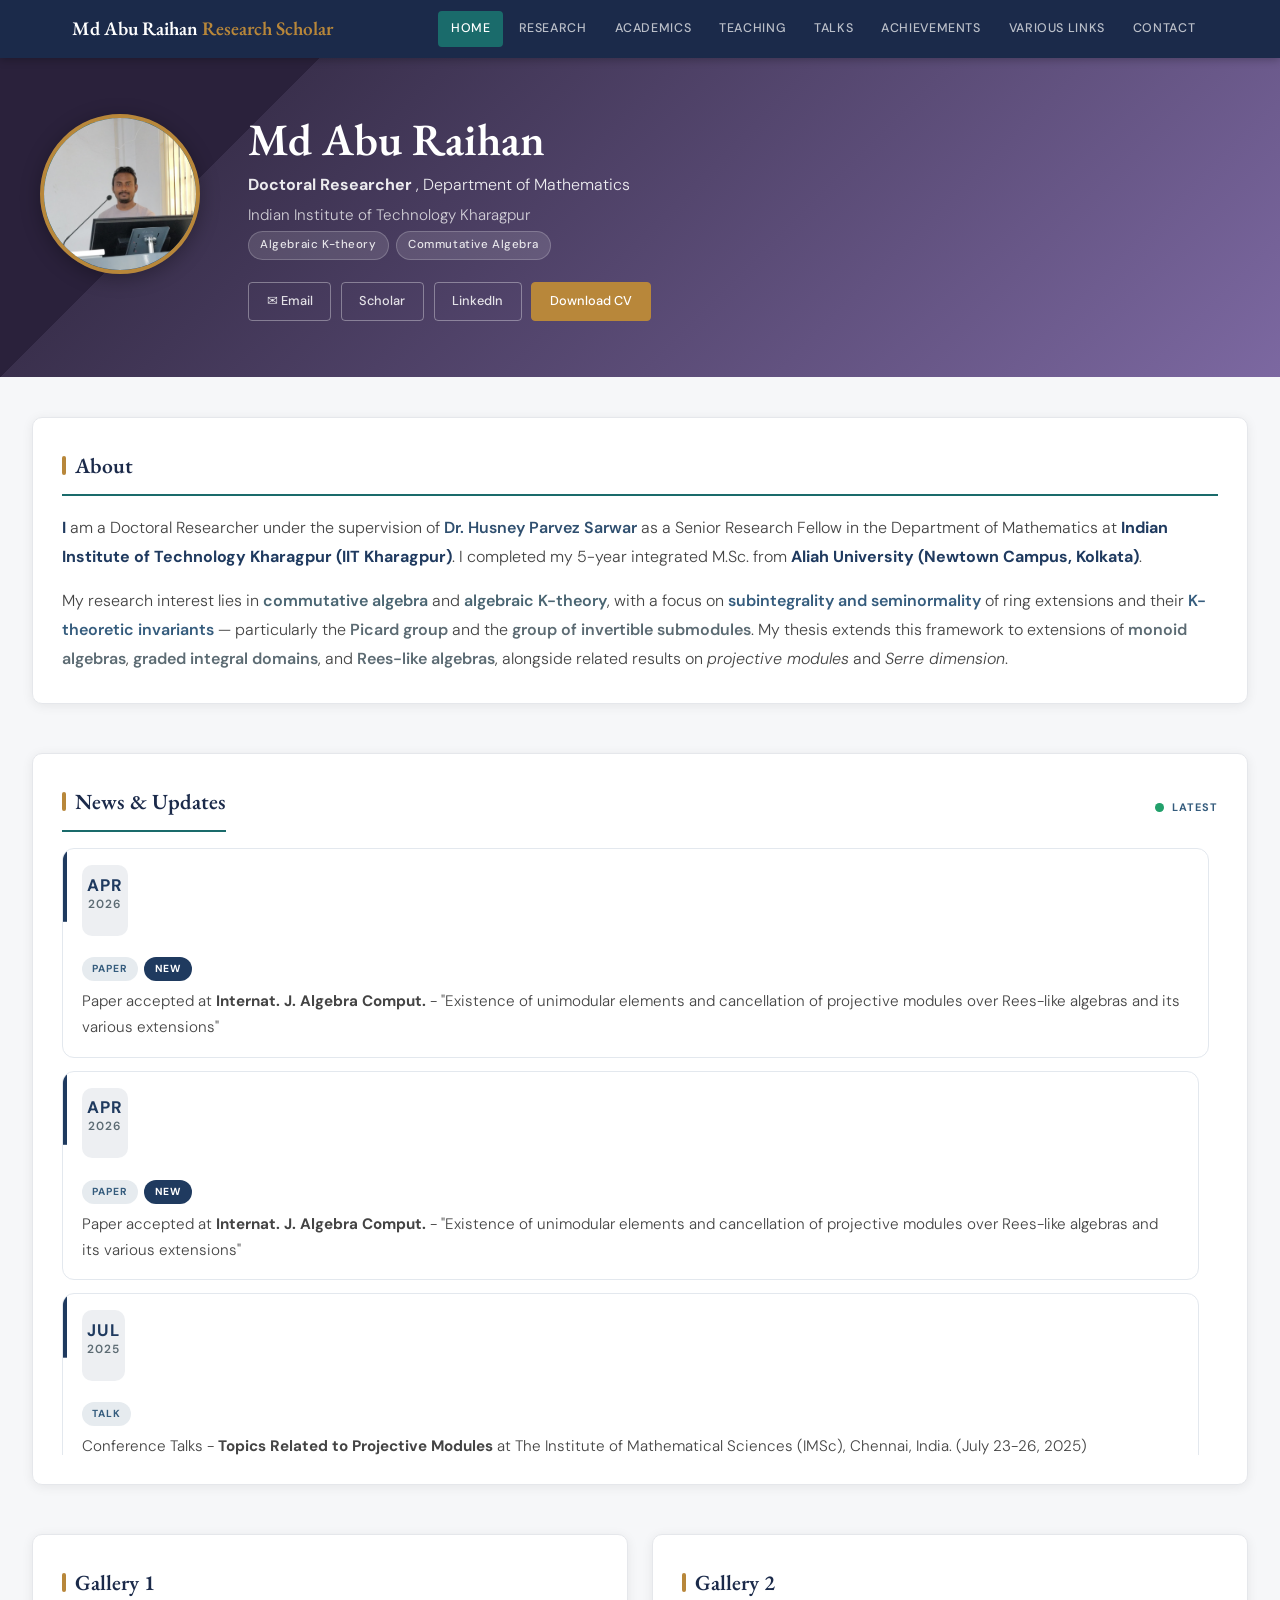
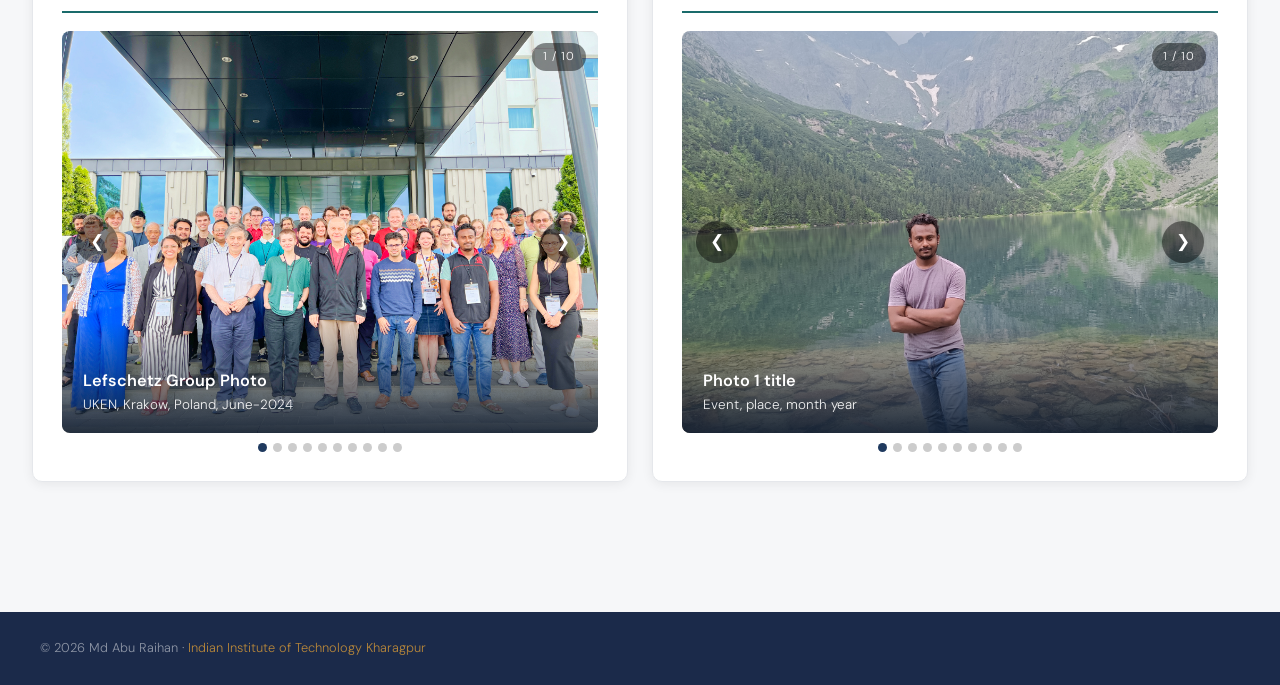
==== index.html @ 96e36f3b "Update index.html" ====
<!DOCTYPE html>
<html lang="en">
<head>
  <meta charset="UTF-8"/>
  <meta name="viewport" content="width=device-width, initial-scale=1.0"/>
  <title>Md Abu Raihan — Academic Portfolio</title>
  <link href="https://fonts.googleapis.com/css2?family=EB+Garamond:ital,wght@0,400;0,500;0,600;1,400&family=DM+Sans:wght@300;400;500;600&display=swap" rel="stylesheet"/>
  <link rel="stylesheet" href="style.css"/>
  <style>
    /* ---- Layout: About, then News, then Gallery 1 | Gallery 2 (all full width) ---- */
    .page-main { max-width: 1800px; width: 100%; margin-left: auto; margin-right: auto; padding-left: clamp(16px, 2.5vw, 40px); padding-right: clamp(16px, 2.5vw, 40px); }
    .content-cols {
      display: grid;
      grid-template-columns: minmax(0, 1fr) minmax(0, 1fr);
      grid-template-areas:
        "about about"
        "news  news"
        "g1    g2";
      gap: 24px;
      align-items: start;
    }
    .col-mid    { grid-area: about; }
    .col-side   { grid-area: news; }
    .col-g1     { grid-area: g1; }
    .col-g2     { grid-area: g2; }

    /* ---- Image slider ---- */
    .slider { position: relative; }
    .slider-window {
      overflow: hidden;
      width: 100%;
      aspect-ratio: 4 / 3;
      border-radius: 8px;
      background: #e8e8e8;
    }
    .slider-track {
      display: flex;
      height: 100%;
      transition: transform 0.5s ease;
    }
    .slide { flex: 0 0 100%; height: 100%; }
    .slide img { width: 100%; height: 100%; object-fit: cover; display: block; }
    .slide.img-missing {
      display: flex; align-items: center; justify-content: center;
      background: linear-gradient(135deg,#5C6B73,#1F3A5F);
      color: #fff; font-weight: 600; font-size: 18px;
    }
    .slide.img-missing img { display: none; }
    .slider-arrow {
      position: absolute; top: 50%; transform: translateY(-50%);
      background: rgba(0,0,0,0.45); color: #fff; border: none;
      width: 32px; height: 32px; border-radius: 50%; cursor: pointer;
      font-size: 14px; line-height: 1; z-index: 2;
    }
    .slider-arrow:hover { background: rgba(0,0,0,0.7); }
    .slider-arrow.prev { left: 10px; }
    .slider-arrow.next { right: 10px; }
    .slider-dots { display: flex; justify-content: center; gap: 6px; margin-top: 10px; }
    .slider-dot {
      width: 8px; height: 8px; border-radius: 50%; background: #ccc;
      border: none; padding: 0; cursor: pointer;
    }
    .slider-dot.active { background: #1F3A5F; }

    .slider-arrow { width: 42px; height: 42px; font-size: 17px; }
    .slider-arrow.prev { left: 14px; }
    .slider-arrow.next { right: 14px; }
    .slider-dot { width: 9px; height: 9px; }

    /* ---- News & Updates: 3 items visible, scroll for the rest ---- */
    #news .news-head { display: flex; align-items: center; justify-content: space-between; gap: 1rem; margin-bottom: 1rem; }
    #news .news-head .card-title { margin: 0; }
    .news-live { display: inline-flex; align-items: center; gap: 0.5rem; font-size: 0.68rem; font-weight: 700; letter-spacing: 0.1em; text-transform: uppercase; color: #355C7D; }
    .news-live i { width: 0.55rem; height: 0.55rem; border-radius: 50%; background: #22a06b; animation: newsPulse 1.8s ease-out infinite; }
    @keyframes newsPulse { 0% { box-shadow: 0 0 0 0 rgba(34,160,107,0.55); } 70%,100% { box-shadow: 0 0 0 8px rgba(34,160,107,0); } }
    .news-scroll { position: relative; }
    .news-scroll.has-more::after {
      content: '\2193  Scroll for more'; position: absolute; left: 0; right: 14px; bottom: 0; height: 3.4rem;
      display: flex; align-items: flex-end; justify-content: center; padding-bottom: 0.3rem;
      font-size: 0.68rem; font-weight: 700; letter-spacing: 0.1em; text-transform: uppercase; color: #355C7D;
      background: linear-gradient(to top, #fff 25%, rgba(255,255,255,0)); border-radius: 0 0 12px 12px; pointer-events: none;
    }
    #news .news-list {
      list-style: none; margin: 0; padding: 0 0.6rem 0 0; position: relative;
      display: flex; flex-direction: column; gap: 0.8rem;
      max-height: 24rem; overflow-y: auto; scroll-snap-type: y proximity;
      scrollbar-width: thin; scrollbar-color: #9fb3c8 transparent;
    }
    #news .news-list::-webkit-scrollbar { width: 6px; }
    #news .news-list::-webkit-scrollbar-thumb { background: #9fb3c8; border-radius: 6px; }
    #news .news-list li {
      display: flex; gap: 1.1rem; align-items: flex-start; margin: 0; padding: 1rem 1.2rem;
      background: #fff; border: 1px solid #e3e8ee; border-radius: 12px;
      position: relative; overflow: hidden; scroll-snap-align: start; flex: 0 0 auto; transition: all 0.25s;
    }
    #news .news-list li::before {
      content: ''; position: absolute; left: 0; top: 0; bottom: 0; width: 4px; background: #1F3A5F;
      transform: scaleY(0.35); transform-origin: top; transition: transform 0.25s;
    }
    #news .news-list li:hover { box-shadow: 0 4px 20px rgba(31,58,95,0.10); transform: translateX(4px); }
    #news .news-list li:hover::before { transform: scaleY(1); }
    #news .news-date {
      flex: 0 0 4.4rem; display: block; margin: 0; text-align: center; padding: 0.6rem 0.3rem;
      background: rgba(31,58,95,0.08); border-radius: 10px; color: #5C6B73;
      font-size: 0.74rem; font-weight: 600; letter-spacing: 0.08em; line-height: 1.3;
    }
    #news .news-date b { display: block; font-size: 1.05rem; color: #1F3A5F; letter-spacing: 0.06em; text-transform: uppercase; }
    #news .news-body { flex: 1; min-width: 0; }
    .news-type, .news-new {
      display: inline-block; font-size: 0.64rem; font-weight: 700; letter-spacing: 0.08em; text-transform: uppercase;
      padding: 0.18rem 0.65rem; border-radius: 2rem; margin-right: 0.4rem;
    }
    .news-type { background: rgba(53,92,125,0.12); color: #355C7D; }
    .news-new  { background: #1F3A5F; color: #fff; }
    #news .news-body p { margin: 0.5rem 0 0; font-size: 0.95rem; line-height: 1.7; color: #444; }

    /* ---- Photo captions (title + details) and photo counter ---- */
    .slide { position: relative; }
    .slide-cap {
      position: absolute; left: 0; right: 0; bottom: 0; z-index: 1;
      display: flex; flex-direction: column; gap: 0.2rem; text-align: left;
      padding: 3rem 1.3rem 1.1rem; color: #fff; pointer-events: none;
      background: linear-gradient(to top, rgba(15,28,46,0.9), rgba(15,28,46,0));
    }
    .slide-cap[hidden] { display: none; }
    .slide-cap strong { font-size: 1.02rem; font-weight: 600; line-height: 1.35; }
    .slide-cap span {
      font-size: 0.84rem; line-height: 1.5; opacity: 0.92;
      display: -webkit-box; -webkit-line-clamp: 3; -webkit-box-orient: vertical; overflow: hidden;
    }
    .slider-count {
      position: absolute; top: 12px; right: 12px; z-index: 2;
      background: rgba(0,0,0,0.45); color: #fff; font-size: 0.72rem; letter-spacing: 0.08em;
      padding: 0.25rem 0.7rem; border-radius: 2rem; pointer-events: none;
    }

    /* ---- Gentle entrance when the page opens, and a soft zoom on gallery hover ---- */
    @keyframes riseIn { from { opacity: 0; transform: translateY(14px); } to { opacity: 1; transform: none; } }
    .content-cols > * { animation: riseIn 0.6s ease both; }
    .col-mid  { animation-delay: 0.05s; }
    .col-side { animation-delay: 0.18s; }
    .col-g1   { animation-delay: 0.31s; }
    .col-g2   { animation-delay: 0.44s; }
    .slide img { transition: transform 0.6s ease; }
    .slider-window:hover .slide img { transform: scale(1.03); }
    @media (prefers-reduced-motion: reduce) {
      .content-cols > * { animation: none; }
      .news-live i { animation: none; }
      .slide img { transition: none; }
    }

    @media (max-width: 700px) {
      .content-cols {
        grid-template-columns: minmax(0, 1fr);
        grid-template-areas:
          "about"
          "news"
          "g1"
          "g2";
      }
      #news .news-list li { gap: 0.8rem; padding: 0.9rem; }
      #news .news-date { flex-basis: 3.6rem; }
    }
  </style>
</head>
<body>

  <!-- ── TOP BAR ── -->
  <header id="header">
    <div class="header-inner">
      <a href="index.html" class="site-title">Md Abu Raihan <span>Research Scholar</span></a>
      <nav class="main-nav">
        <a href="index.html" class="active">Home</a>
        <a href="research.html">Research</a>
        <a href="academics.html">Academics</a>
         <a href="teaching.html">Teaching</a>
        <a href="talks.html">Talks</a>
        <a href="achievements.html">Achievements</a>
        <a href="variouslinks.html">Various Links</a>
        <a href="contact.html">Contact</a>
      </nav>
      <button class="burger" id="burger">&#9776;</button>
    </div>
  </header>

  <!-- ── MOBILE NAV ── -->
  <div class="mobile-nav" id="mobileNav">
    <a href="index.html" class="active">Home</a>
        <a href="research.html">Research</a>
        <a href="academics.html">Academics</a>
         <a href="teaching.html">Teaching</a>
        <a href="talks.html">Talks</a>
        <a href="achievements.html">Achievements</a>
        <a href="variouslinks.html">Various Links</a>
        <a href="contact.html">Contact</a>
  </div>

  <!-- ── HERO BANNER ── -->
  <section class="hero-banner">
    <div class="hero-content">
      <div class="hero-photo-col">
        <!-- Replace src with your photo path -->
        <div class="photo-frame">
          <img src="pic_ra_1.jpg" alt="Md Abu Raihan" onerror="this.style.display='none';this.nextElementSibling.style.display='flex'"/>
          <div class="photo-fallback">YN</div>
        </div>
      </div>
      <div class="hero-text-col">
        <h1 class="hero-name">Md Abu Raihan</h1>
        <!--p class="hero-degree">PhD, [Your Degree/Specialisation]</p>-->
        <p class="hero-position"><strong>Doctoral Researcher </strong>, Department of Mathematics</p>
        <p class="hero-inst">Indian Institute of Technology Kharagpur</p>
        <!--p class="hero-also">Affiliated Researcher, [Second Institution if any]</p>-->
        <div class="hero-tags">
          <span>Algebraic K-theory</span><span>Commutative Algebra</span>
        </div>
        <div class="hero-links">
          <a href="mailto:aburaihan9081@gmil.com" class="hl-btn">✉ Email</a>
          <a href="https://scholar.google.com/citations?user=N2UWIOwAAAAJ&hl=en" target="_blank" class="hl-btn">Scholar</a>
          <a href="https://www.linkedin.com/in/md-abu-raihan-100889238/" target="_blank" class="hl-btn">LinkedIn</a>
          <a href="https://drive.google.com/drive/u/0/folders/1_ZsGp-fdGHKUFinQHFF43W657GV7F40W" class="hl-btn hl-primary">Download CV</a>
        </div>
      </div>
    </div>
  </section>

<!-- ── MAIN CONTENT ── -->
<main class="page-main">
  <div class="content-cols">
    <!-- MIDDLE COLUMN: ABOUT (WIDER) -->
    <div class="col-mid">
      <!-- Bio -->
      <section class="card" id="bio">
        <h2 class="card-title">About</h2>
        <div class="bio-text">
          <p style="font-size:16px; line-height:1.8; color:#444;">
            <strong style="color:#1F3A5F;">I</strong> am a Doctoral Researcher under the supervision of
            <span style="color:#2F4F6F; font-weight:600;">Dr. Husney Parvez Sarwar</span> as a Senior Research Fellow
            in the Department of Mathematics at
            <strong style="color:#1F3A5F;">Indian Institute of Technology Kharagpur (IIT Kharagpur)</strong>.
            I completed my 5-year integrated M.Sc. from
            <strong style="color:#1F3A5F;">Aliah University (Newtown Campus, Kolkata)</strong>.
          </p>
          <p style="font-size:16px; line-height:1.8; color:#444;">
            My research interest lies in
            <span style="color:#4A6572; font-weight:600;">commutative algebra</span> and
            <span style="color:#4A6572; font-weight:600;">algebraic K-theory</span>, with a focus on
            <span style="color:#355C7D; font-weight:600;">subintegrality and seminormality</span> of ring extensions
            and their <span style="color:#355C7D; font-weight:600;">K-theoretic invariants</span> — particularly the
            <span style="color:#5C6B73; font-weight:600;">Picard group</span> and the
            <span style="color:#5C6B73; font-weight:600;">group of invertible submodules</span>.
            My thesis extends this framework to extensions of
            <span style="color:#5C6B73; font-weight:600;">monoid algebras</span>,
            <span style="color:#5C6B73; font-weight:600;">graded integral domains</span>, and
            <span style="color:#5C6B73; font-weight:600;">Rees-like algebras</span>, alongside related results on
            <em>projective modules</em> and <em>Serre dimension</em>.
          </p>    
        </div>
      </section>
    </div>

    <!-- NEWS & UPDATES: 3 items visible at a time, scroll for the rest.
         To add news, copy one <li> block to the TOP of the list. -->
    <div class="col-side">
      <section class="card news-card" id="news">
        <div class="news-head">
          <h2 class="card-title">News &amp; Updates</h2>
          <span class="news-live"><i></i> Latest</span>
        </div>
        
        <div class="news-scroll" id="newsScroll">
          <ul class="news-list" id="newsList">
            <li>
              <span class="news-date"><b>Apr</b>2026</span>
              <div class="news-body">
                <span class="news-type">Paper</span><span class="news-new">New</span>
                <p>Paper accepted at <strong>Internat. J. Algebra Comput. </strong>- "Existence of unimodular elements and cancellation of projective modules over Rees-like algebras and its various extensions"</p>
              </div>
            </li>

            <div class="news-scroll" id="newsScroll">
          <ul class="news-list" id="newsList">
            <li>
              <span class="news-date"><b>Apr</b>2026</span>
              <div class="news-body">
                <span class="news-type">Paper</span><span class="news-new">New</span>
                <p>Paper accepted at <strong>Internat. J. Algebra Comput. </strong>- "Existence of unimodular elements and cancellation of projective modules over Rees-like algebras and its various extensions"</p>
              </div>
            </li>
            
            <li>
              <span class="news-date"><b>Jul</b>2025</span>
              <div class="news-body">
                <span class="news-type">Talk</span>
                <p>Conference Talks - <strong>Topics Related to Projective Modules </strong>at The Institute of Mathematical Sciences (IMSc), Chennai, India. (July 23-26, 2025)</p>
              </div>
            </li>
            <li>
              <span class="news-date"><b>Jun</b>2024</span>
              <div class="news-body">
                <span class="news-type">Poster</span>
                <p>Conference Poster - <strong>Lefschetz properties in algebra, geometry, topology and combinatorics </strong>at UKEN, Krakow, Poland (June 23-29, 2024)</p>
              </div>
            </li>
          </ul>
        </div>
      </section>
    </div>

    <!-- GALLERY 1 (gallery1.jpg ... gallery10.jpg). Rename the title as you like.
         CAPTIONS: under each photo, edit the text inside <strong> (title) and <span> (details),
         for example: <strong>Conference photo</strong><span>IMSc, Chennai, India · July 2025</span>.
         Delete both texts to show no caption on that photo. -->
    <div class="col-g1">
      <section class="card slider-card">
        <h2 class="card-title">Gallery 1</h2>
        <div class="slider" id="photoSlider1">
          <div class="slider-window">
            <div class="slider-track">
              <div class="slide">
                <img src="KRK_Grp.jpg" alt="Gallery 1 photo 1" onerror="this.parentElement.classList.add('img-missing')">
                <div class="slide-cap"><strong>Lefschetz Group Photo</strong><span>UKEN, Krakow, Poland, June-2024</span></div>
              </div>
              <div class="slide">
                <img src="IMSc_TRPM.jpg" alt="Gallery 1 photo 2" loading="lazy" onerror="this.parentElement.classList.add('img-missing')">
                <div class="slide-cap"><strong>TRPM Group Photo</strong><span>TRPM-2025, IMSc, Chennai, India, July-2025</span></div>
              </div>
              <div class="slide">
                <img src="RTCA_grp_26.jpg" alt="Gallery 1 photo 3" loading="lazy" onerror="this.parentElement.classList.add('img-missing')">
                <div class="slide-cap"><strong>RTCA Group Photo</strong><span>RTCA-2026, IIT Kharagpur, India, September-2026</span></div>
              </div>
              <div class="slide">
                <img src="KRK_me_Bh_Fic.jpg" alt="Gallery 1 photo 4" loading="lazy" onerror="this.parentElement.classList.add('img-missing')">
                <div class="slide-cap"><strong>Excursion Time</strong><span>Krakow, Poland, June-2024</span></div>
              </div>
              <div class="slide">
                <img src="TRPM_IMSC_Me.jpg" alt="Gallery 1 photo 5" loading="lazy" onerror="this.parentElement.classList.add('img-missing')">
                <div class="slide-cap"><strong>At IMSc</strong><span>IMSc, Chennai, India, 2025</span></div>
              </div>
              <div class="slide">
                <img src="IMSc_Inside.jpg" alt="Gallery 1 photo 6" loading="lazy" onerror="this.parentElement.classList.add('img-missing')">
                <div class="slide-cap"><strong>At IMSc</strong><span>IMSc, Chennai, India, 2025</span></div>
              </div>
              <div class="slide">
                <img src="At Uken.jpg" alt="Gallery 1 photo 7" loading="lazy" onerror="this.parentElement.classList.add('img-missing')">
                <div class="slide-cap"><strong>UKEN</strong><span>Krakow, Poland, 2024</span></div>
              </div>
              <div class="slide">
                <img src="gallery8.jpg" alt="Gallery 1 photo 8" loading="lazy" onerror="this.parentElement.classList.add('img-missing')">
                <div class="slide-cap"><strong>Photo 8 title</strong><span>Event, place, month year</span></div>
              </div>
              <div class="slide">
                <img src="gallery9.jpg" alt="Gallery 1 photo 9" loading="lazy" onerror="this.parentElement.classList.add('img-missing')">
                <div class="slide-cap"><strong>Photo 9 title</strong><span>Event, place, month year</span></div>
              </div>
              <div class="slide">
                <img src="gallery10.jpg" alt="Gallery 1 photo 10" loading="lazy" onerror="this.parentElement.classList.add('img-missing')">
                <div class="slide-cap"><strong>Photo 10 title</strong><span>Event, place, month year</span></div>
              </div>
            </div>
          </div>
          <button class="slider-arrow prev" type="button" aria-label="Previous photo">&#10094;</button>
          <button class="slider-arrow next" type="button" aria-label="Next photo">&#10095;</button>
          <div class="slider-count"></div>
          <div class="slider-dots"></div>
        </div>
      </section>
    </div>

    <!-- GALLERY 2 (gallery11.jpg ... gallery20.jpg) -->
    <div class="col-g2">
      <section class="card slider-card">
        <h2 class="card-title">Gallery 2</h2>
        <div class="slider" id="photoSlider2">
          <div class="slider-window">
            <div class="slider-track">
              <div class="slide">
                <img src="Morskiooka.jpg" alt="Gallery 2 photo 1" onerror="this.parentElement.classList.add('img-missing')">
                <div class="slide-cap"><strong>Photo 1 title</strong><span>Event, place, month year</span></div>
              </div>
              <div class="slide">
                <img src="gallery12.jpg" alt="Gallery 2 photo 2" loading="lazy" onerror="this.parentElement.classList.add('img-missing')">
                <div class="slide-cap"><strong>Morskie Oko Lake</strong><span>Zakopane, Poland, 2024</span></div>
              </div>
              <div class="slide">
                <img src="Slovakia Border.jpg" alt="Gallery 2 photo 3" loading="lazy" onerror="this.parentElement.classList.add('img-missing')">
                <div class="slide-cap"><strong>Near Slovakia Border</strong><span>Zakopane, Poland, 2024</span></div>
              </div>
              <div class="slide">
                <img src="NearSolovakia Border.jpg" alt="Gallery 2 photo 4" loading="lazy" onerror="this.parentElement.classList.add('img-missing')">
                <div class="slide-cap"><strong>Tatra Mountains</strong><span>Zakopane, Poland, 2024</span></div>
              </div>
              <div class="slide">
                <img src="EURO_ME_BH.jpg" alt="Gallery 2 photo 5" loading="lazy" onerror="this.parentElement.classList.add('img-missing')">
                <div class="slide-cap"><strong>Munich Euro Time</strong><span>Munich, Germany, 2024</span></div>
              </div>
              <div class="slide">
                <img src="At Munich.jpg" alt="Gallery 2 photo 6" loading="lazy" onerror="this.parentElement.classList.add('img-missing')">
                <div class="slide-cap"><strong>Munich</strong><span>Munich, Germany, 2024</span></div>
              </div>
              <div class="slide">
                <img src="Mun_Allianz_Areana.jpg" alt="Gallery 2 photo 7" loading="lazy" onerror="this.parentElement.classList.add('img-missing')">
                <div class="slide-cap"><strong>Allianz Arena</strong><span>Munich, Germany, 2024</span></div>
              </div>
              <div class="slide">
                <img src="gallery18.jpg" alt="Gallery 2 photo 8" loading="lazy" onerror="this.parentElement.classList.add('img-missing')">
                <div class="slide-cap"><strong>Photo 8 title</strong><span>Event, place, month year</span></div>
              </div>
              <div class="slide">
                <img src="gallery19.jpg" alt="Gallery 2 photo 9" loading="lazy" onerror="this.parentElement.classList.add('img-missing')">
                <div class="slide-cap"><strong>Photo 9 title</strong><span>Event, place, month year</span></div>
              </div>
              <div class="slide">
                <img src="gallery20.jpg" alt="Gallery 2 photo 10" loading="lazy" onerror="this.parentElement.classList.add('img-missing')">
                <div class="slide-cap"><strong>Photo 10 title</strong><span>Event, place, month year</span></div>
              </div>
            </div>
          </div>
          <button class="slider-arrow prev" type="button" aria-label="Previous photo">&#10094;</button>
          <button class="slider-arrow next" type="button" aria-label="Next photo">&#10095;</button>
          <div class="slider-count"></div>
          <div class="slider-dots"></div>
        </div>
      </section>
    </div>

    </div>
  </main>

  <footer class="site-footer">
    <div class="footer-inner">
      <span>© 2026 Md Abu Raihan · <a href="index.html">Indian Institute of Technology Kharagpur</a></span>
      <!--span>Built with GitHub Pages</span>-->
    </div>
  </footer>

  <script src="nav.js"></script>
  <script>
  /* News: show exactly 3 items at a time; the rest by scrolling */
  (function(){
    var list = document.getElementById('newsList'), wrap = document.getElementById('newsScroll');
    if (!list) return;
    function flag(){ wrap.classList.toggle('has-more', list.scrollHeight - list.clientHeight - list.scrollTop > 4); }
    function size(){
      var it = list.children;
      list.style.maxHeight = it.length > 3 ? (it[2].offsetTop + it[2].offsetHeight - it[0].offsetTop) + 'px' : 'none';
      flag();
    }
    list.addEventListener('scroll', flag);
    window.addEventListener('resize', size);
    window.addEventListener('load', size);
    size();
  })();

  /* Hide the caption of any photo whose caption text is empty */
  document.querySelectorAll('.slide-cap').forEach(function(c){ if (!c.textContent.trim()) c.hidden = true; });

  /* Independent sliders: arrows + auto-built dots */
  document.querySelectorAll('.slider').forEach(function(sl){
    var track = sl.querySelector('.slider-track'),
        box = sl.querySelector('.slider-dots'), cnt = sl.querySelector('.slider-count'),
        n = track.children.length, i = 0, dots = [];
    function go(k){
      i = (k + n) % n;
      track.style.transform = 'translateX(-' + (i * 100) + '%)';
      cnt.textContent = (i + 1) + ' / ' + n;
      dots.forEach(function(d, j){ d.classList.toggle('active', j === i); });
    }
    for (var k = 0; k < n; k++) {
      (function(k){
        var b = document.createElement('button');
        b.type = 'button'; b.className = 'slider-dot';
        b.setAttribute('aria-label', 'Go to photo ' + (k + 1));
        b.addEventListener('click', function(){ go(k); });
        box.appendChild(b); dots.push(b);
      })(k);
    }
    sl.querySelector('.prev').addEventListener('click', function(){ go(i - 1); });
    sl.querySelector('.next').addEventListener('click', function(){ go(i + 1); });
    go(0);
  });
  </script>
</body>
</html>
---- style.css ----
/* ═══════════════════════════════════════════
   PhD ACADEMIC PORTFOLIO — style.css
   Multi-page site, inspired by academic style
   ═══════════════════════════════════════════ */

*, *::before, *::after { box-sizing: border-box; margin: 0; padding: 0; }

:root {
  --navy:      #1B2A4A;
  --navy2:     #243560;
  --teal:      #1A6B6B;
   --dp1:      #2A213B;
   --dp2:      #3A304D;
   --dpp:      #7C68A1;
  --teal-light:#E6F4F4;
  --gold:      #B8873A;
  --gold-light:#FDF5E8;
  --bg:        #F6F7F9;
  --white:     #FFFFFF;
  --ink:       #111827;
  --ink2:      #374151;
  --ink3:      #6B7280;
  --border:    #E5E7EB;
  --serif:     'EB Garamond', Georgia, serif;
  --sans:      'DM Sans', sans-serif;
  --sh:        0 2px 12px rgba(0,0,0,.07);
  --sh2:       0 6px 28px rgba(0,0,0,.11);
}

html { scroll-behavior: smooth; font-size: 16px; }
body {
  font-family: var(--sans); background: var(--bg);
  color: var(--ink); font-weight: 300; line-height: 1.75;
  min-height: 100vh;
}
a { color: var(--teal); text-decoration: none; }
a:hover { text-decoration: underline; }
img { max-width: 100%; height: auto; display: block; }
::selection { background: var(--teal-light); color: var(--teal); }
::-webkit-scrollbar { width: 5px; }
::-webkit-scrollbar-thumb { background: var(--teal); border-radius: 99px; }

/* ═══════ HEADER / NAV ═══════ */
#header {
  position: sticky; top: 0; z-index: 500;
  background: var(--navy);
  box-shadow: 0 2px 8px rgba(0,0,0,.25);
}
.header-inner {
  max-width: 1200px; margin: 0 auto;
  padding: 0 2rem;
  display: flex; align-items: center; gap: 2rem;
  height: 58px;
}
.site-title {
  font-family: var(--serif); font-size: 1.2rem; font-weight: 600;
  color: #fff; text-decoration: none; white-space: nowrap; flex-shrink: 0;
}
.site-title span { color: var(--gold); }
.main-nav {
  display: flex; gap: .15rem; flex: 1; justify-content: flex-end; flex-wrap: nowrap;
}
.main-nav a {
  font-size: .78rem; font-weight: 500; letter-spacing: .05em; text-transform: uppercase;
  color: rgba(255,255,255,.7); text-decoration: none;
  padding: .45rem .8rem; border-radius: 4px;
  transition: background .2s, color .2s;
  white-space: nowrap;
}
.main-nav a:hover, .main-nav a.active {
  background: rgba(255,255,255,.12); color: #fff; text-decoration: none;
}
.main-nav a.active { background: var(--teal); color: #fff; }
.burger {
  display: none; background: none; border: none;
  color: #fff; font-size: 1.4rem; cursor: pointer; padding: .2rem .4rem;
}

/* Mobile nav */
.mobile-nav {
  display: none; flex-direction: column; gap: 0;
  background: var(--navy2);
  border-bottom: 2px solid var(--teal);
}
.mobile-nav a {
  padding: .85rem 1.5rem; color: rgba(255,255,255,.85);
  border-bottom: 1px solid rgba(255,255,255,.07);
  font-size: .9rem; text-decoration: none;
  transition: background .15s;
}
.mobile-nav a:hover { background: rgba(255,255,255,.08); }
.mobile-nav.open { display: flex; }

/* ═══════ HERO BANNER ═══════ */
.hero-banner {
  background: linear-gradient(135deg, var(--dp1) 20%, var(--dp2) 20%, var(--dpp) 100%);
  padding: 3.5rem 2rem;
}
.hero-content {
  max-width: 1200px; margin: 0 auto;
  display: flex; gap: 3rem; align-items: flex-start;
}
.hero-photo-col { flex-shrink: 0; }
.photo-frame {
  width: 160px; height: 160px; border-radius: 50%;
  border: 4px solid var(--gold);
  overflow: hidden;
  background: linear-gradient(135deg, var(--teal) 0%, var(--navy2) 100%);
  display: flex; align-items: center; justify-content: center;
  box-shadow: 0 4px 20px rgba(0,0,0,.3);
  flex-shrink: 0;
}
.photo-frame img { width: 100%; height: 100%; object-fit: cover; }
.photo-fallback {
  display: none; width: 100%; height: 100%;
  align-items: center; justify-content: center;
  font-family: var(--serif); font-size: 3rem; color: #fff; font-weight: 600;
}
.hero-text-col { flex: 1; }
.hero-name {
  font-family: var(--serif); font-size: clamp(1.9rem, 3.5vw, 2.8rem);
  font-weight: 600; color: #fff; line-height: 1.15; margin-bottom: .35rem;
}
.hero-degree { font-size: .95rem; color: var(--gold); font-weight: 500; margin-bottom: .5rem; }
.hero-position { font-size: 1rem; color: rgba(255,255,255,.9); margin-bottom: .15rem; }
.hero-inst { font-size: .95rem; color: rgba(255,255,255,.75); margin-bottom: .2rem; }
.hero-also { font-size: .85rem; color: rgba(255,255,255,.55); font-style: italic; margin-bottom: 1.2rem; }
.hero-tags { display: flex; flex-wrap: wrap; gap: .45rem; margin-bottom: 1.4rem; }
.hero-tags span {
  padding: .2rem .7rem; border-radius: 99px;
  background: rgba(255,255,255,.12); color: rgba(255,255,255,.85);
  font-size: .72rem; font-weight: 500; letter-spacing: .05em;
  border: 1px solid rgba(255,255,255,.2);
}
.hero-links { display: flex; gap: .6rem; flex-wrap: wrap; }
.hl-btn {
  padding: .45rem 1.1rem; border-radius: 4px;
  border: 1.5px solid rgba(255,255,255,.35);
  color: rgba(255,255,255,.85); font-size: .8rem; font-weight: 500;
  background: transparent; text-decoration: none; transition: all .2s;
}
.hl-btn:hover { background: rgba(255,255,255,.15); border-color: #fff; color: #fff; text-decoration: none; }
.hl-primary { background: var(--gold); border-color: var(--gold); color: #fff !important; }
.hl-primary:hover { background: #a07030 !important; border-color: #a07030 !important; }

/* ═══════ PAGE LAYOUT ═══════ */
.page-main { max-width: 1200px; margin: 2.5rem auto; padding: 0 2rem 4rem; }
.content-cols { display: grid; grid-template-columns: 1fr 340px; gap: 2rem; }

/* Single-column pages */
.page-single { max-width: 900px; margin: 2.5rem auto; padding: 0 2rem 4rem; }

/* ═══════ CARDS ═══════ */
.card {
  background: var(--white); border-radius: 10px;
  border: 1px solid var(--border); box-shadow: var(--sh);
  padding: 1.8rem; margin-bottom: 1.6rem;
}
.card-title {
  font-family: var(--serif); font-size: 1.35rem; font-weight: 600;
  color: var(--navy); margin-bottom: 1.1rem;
  padding-bottom: .6rem; border-bottom: 2px solid var(--teal);
  display: flex; align-items: center; gap: .6rem;
}
.card-title::before { content: ''; display: block; width: 4px; height: 1.2rem; background: var(--gold); border-radius: 2px; }
.card-sub { font-size: .9rem; color: var(--ink3); margin-bottom: 1.2rem; }

/* ═══════ BIO ═══════ */
.bio-text p { color: var(--ink2); margin-bottom: 1rem; font-size: .97rem; line-height: 1.85; }
.bio-text p:last-child { margin-bottom: 0; }

/* ═══════ GIF / IMAGE ZONE ═══════ */
.gif-grid { display: grid; grid-template-columns: 1fr 1fr; gap: 1.2rem; margin-bottom: 1rem; }
.gif-slot {
  border-radius: 8px; overflow: hidden;
  border: 2px dashed var(--border); min-height: 180px;
  background: var(--bg);
  display: flex; align-items: center; justify-content: center;
  transition: border-color .2s;
}
.gif-slot:hover { border-color: var(--teal); }
.gif-slot img { width: 100%; height: 100%; object-fit: cover; display: block; border-radius: 6px; }
.gif-placeholder {
  display: flex; flex-direction: column; align-items: center; justify-content: center;
  gap: .4rem; padding: 1.5rem; text-align: center;
}
.gif-icon { font-size: 2rem; }
.gif-placeholder p { font-size: .8rem; font-weight: 600; color: var(--ink3); font-family: monospace; }
.gif-placeholder span { font-size: .72rem; color: var(--ink3); }
.img-hint {
  font-size: .82rem; color: var(--ink3); background: var(--gold-light);
  border-left: 3px solid var(--gold); padding: .7rem 1rem; border-radius: 0 6px 6px 0;
  line-height: 1.6;
}
.img-hint code { background: rgba(0,0,0,.07); padding: .1rem .3rem; border-radius: 3px; font-size: .8rem; }

/* Full-width single image slot */
.gif-slot-wide {
  border-radius: 8px; overflow: hidden;
  border: 2px dashed var(--border); min-height: 240px;
  background: var(--bg); display: flex; align-items: center;
  justify-content: center; margin-bottom: 1rem; transition: border-color .2s;
}
.gif-slot-wide:hover { border-color: var(--teal); }
.gif-slot-wide img { width: 100%; display: block; border-radius: 6px; }

/* ═══════ NEWS ═══════ */
.news-list { list-style: none; display: flex; flex-direction: column; gap: 0; }
.news-list li {
  padding: .85rem 0; border-bottom: 1px solid var(--border);
  display: flex; flex-direction: column; gap: .2rem;
}
.news-list li:last-child { border-bottom: none; }
.news-date {
  font-size: .7rem; font-weight: 600; letter-spacing: .08em;
  text-transform: uppercase; color: var(--teal);
}
.news-list p { font-size: .88rem; color: var(--ink2); line-height: 1.6; }

/* ═══════ STATS ═══════ */
.stats-grid { display: grid; grid-template-columns: 1fr 1fr; gap: .8rem; }
.stat-box {
  background: var(--teal-light); border-radius: 8px; padding: 1rem;
  text-align: center; display: flex; flex-direction: column; gap: .15rem;
}
.sn { font-family: var(--serif); font-size: 1.9rem; font-weight: 600; color: var(--teal); line-height: 1; }
.sl { font-size: .7rem; font-weight: 500; letter-spacing: .08em; text-transform: uppercase; color: var(--ink3); }

/* ═══════ QUICK NAV ═══════ */
.qnav-links { display: flex; flex-direction: column; gap: .45rem; }
.qnav-links a {
  display: block; padding: .65rem .9rem; border-radius: 6px;
  border: 1px solid var(--border); color: var(--ink2);
  font-size: .88rem; background: var(--bg); transition: all .18s;
  text-decoration: none;
}
.qnav-links a:hover { background: var(--teal-light); border-color: var(--teal); color: var(--teal); text-decoration: none; }

/* ═══════ PAGE HERO (inner pages) ═══════ */
.page-hero {
  background: linear-gradient(135deg, var(--dp1) 20%, var(--dp2) 20%, var(--dpp) 100%);
  padding: 2.8rem 2rem;
}
.page-hero-inner { max-width: 1200px; margin: 0 auto; }
.page-hero h1 {
  font-family: var(--serif); font-size: clamp(1.8rem, 3vw, 2.6rem);
  font-weight: 600; color: #fff; margin-bottom: .4rem;
}
.page-hero p { font-size: .95rem; color: rgba(255,255,255,.65); }
.breadcrumb { font-size: .78rem; color: rgba(255,255,255,.5); margin-bottom: .6rem; }
.breadcrumb a { color: var(--gold); text-decoration: none; }
.breadcrumb a:hover { text-decoration: underline; }

/* ═══════ RESEARCH PAGE ═══════ */
.research-area {
  margin-bottom: 2.2rem; padding-bottom: 2.2rem;
  border-bottom: 1px solid var(--border);
}
.research-area:last-child { border-bottom: none; margin-bottom: 0; padding-bottom: 0; }
.ra-header { display: flex; align-items: flex-start; gap: 1.2rem; margin-bottom: 1rem; }
.ra-num {
  width: 44px; height: 44px; border-radius: 10px;
  background: var(--teal-light); color: var(--teal);
  display: flex; align-items: center; justify-content: center;
  font-family: var(--serif); font-size: 1.3rem; font-weight: 600;
  flex-shrink: 0;
}
.ra-title { font-family: var(--serif); font-size: 1.2rem; font-weight: 600; color: var(--navy); margin-bottom: .2rem; }
.ra-keywords { font-size: .78rem; color: var(--teal); font-weight: 500; }
.ra-body p { color: var(--ink2); font-size: .95rem; line-height: 1.85; margin-bottom: .8rem; }

/* Research image/GIF slot in research page */
.ra-media { display: grid; grid-template-columns: 1fr 1fr; gap: 1rem; margin: 1.2rem 0; }
.ra-media-slot {
  border-radius: 8px; overflow: hidden; border: 2px dashed var(--border);
  min-height: 160px; background: var(--bg);
  display: flex; align-items: center; justify-content: center;
}
.ra-media-slot img { width: 100%; height: 100%; object-fit: cover; display: block; }

/* ═══════ IMAGE COMPARISON SLIDER ═══════ */
/* ═══════════════════════════════════════
   ADVANCED IMAGE COMPARISON SLIDER
   ═══════════════════════════════════════ */

.compare-container{
  position: relative;

  width: 100%;
  max-width: 900px;
  height: 480px;

  margin: 2rem auto;

  overflow: hidden;

  border-radius: 16px;

  border: 2px solid #222;

  background:
  radial-gradient(circle at center,
  #0a0a0a 0%,
  #000000 100%);

  box-shadow:
    0 10px 35px rgba(0,0,0,.4);
}

/* BOTH IMAGES */
.compare-img{
  position: absolute;
  inset: 0;

  width: 100%;
  height: 100%;

  object-fit: contain;

  transition: transform .4s ease;
}

/* HOVER ZOOM */
.compare-container:hover .compare-img{
  transform: scale(1.02);
}

/* OVERLAY */
.compare-overlay{
  position: absolute;

  top: 0;
  left: 0;

  width: 50%;
  height: 100%;

  overflow: hidden;

  z-index: 2;

  transition: width .08s linear;
}

/* SEGMENTED IMAGE */
.compare-overlay img{
  width: 100%;
  height: 100%;

  object-fit: contain;
}

/* DIVIDER */
.compare-divider{
  position: absolute;

  top: 0;
  left: 50%;

  transform: translateX(-50%);

  width: 3px;
  height: 100%;

  background: white;

  z-index: 15;

  transition: left .08s linear;

  box-shadow:
    0 0 10px rgba(255,255,255,.85),
    0 0 20px rgba(255,255,255,.45);
}

/* HANDLE */
.compare-handle{
  position: absolute;

  top: 50%;
  left: 50%;

  transform: translate(-50%, -50%);

  width: 52px;
  height: 52px;

  border-radius: 50%;

  background: white;
  color: var(--teal);

  display: flex;
  align-items: center;
  justify-content: center;

  font-size: 1.2rem;
  font-weight: 700;

  border: 3px solid var(--teal);

  box-shadow:
    0 4px 20px rgba(0,0,0,.35);
}

/* LABELS */
.compare-badge{
  position: absolute;

  top: 18px;

  padding: .5rem 1rem;

  background: rgba(0,0,0,.55);

  backdrop-filter: blur(6px);

  color: white;

  border-radius: 30px;

  font-size: .78rem;
  font-weight: 600;

  border: 1px solid rgba(255,255,255,.15);

  z-index: 30;
}

.compare-badge.left{
  left: 18px;
}

.compare-badge.right{
  right: 18px;
}

/* SLIDER */
.compare-slider{
  position: absolute;

  bottom: 18px;
  left: 50%;

  transform: translateX(-50%);

  width: 90%;

  z-index: 20;

  cursor: pointer;

  appearance: none;
  -webkit-appearance: none;

  height: 6px;

  border-radius: 999px;

  background: linear-gradient(
    90deg,
    var(--gold),
    var(--teal)
  );

  outline: none;

  box-shadow:
    0 2px 10px rgba(0,0,0,.3);
}

/* CHROME / EDGE */
.compare-slider::-webkit-slider-thumb{
  -webkit-appearance: none;

  width: 24px;
  height: 24px;

  border-radius: 50%;

  background: white;

  border: 4px solid var(--teal);

  cursor: pointer;

  box-shadow:
    0 0 0 4px rgba(255,255,255,.25),
    0 2px 10px rgba(0,0,0,.35);

  transition: transform .15s ease;
}

.compare-slider::-webkit-slider-thumb:hover{
  transform: scale(1.12);
}

/* FIREFOX */
.compare-slider::-moz-range-thumb{
  width: 24px;
  height: 24px;

  border-radius: 50%;

  background: white;

  border: 4px solid var(--teal);

  cursor: pointer;
}

/* CAPTION */
.compare-caption{
  margin-top: 1rem;

  text-align: center;

  font-size: .84rem;

  color: var(--ink3);

  font-style: italic;

  line-height: 1.8;
}

/* MOBILE */
@media (max-width: 768px){

  .compare-container{
    height: 320px;
  }

  .compare-handle{
    width: 42px;
    height: 42px;
    font-size: 1rem;
  }

  .compare-badge{
    font-size: .68rem;
    padding: .4rem .7rem;
  }
}
/* ═══════ PUBLICATIONS PAGE ═══════ */
.pub-filter { display: flex; gap: .4rem; flex-wrap: wrap; margin-bottom: 2rem; }
.pf-btn {
  padding: .38rem 1rem; border-radius: 99px; border: 1.5px solid var(--border);
  background: transparent; font-family: var(--sans); font-size: .78rem;
  font-weight: 500; color: var(--ink3); cursor: pointer; transition: all .18s;
}
.pf-btn.on, .pf-btn:hover { background: var(--teal); color: #fff; border-color: var(--teal); }

.pub-year-section { margin-bottom: 2.4rem; }
.pub-year-label {
  font-family: var(--serif); font-size: 1.5rem; font-weight: 600; color: var(--navy);
  margin-bottom: 1rem; padding-bottom: .4rem; border-bottom: 2px solid var(--teal);
  display: flex; align-items: center; gap: .6rem;
}
.pub-entry {
  display: grid; grid-template-columns: 90px 1fr;
  gap: 1.2rem; padding: 1.2rem 0; border-bottom: 1px solid var(--border); align-items: start;
}
.pub-entry:last-child { border-bottom: none; }
.pub-thumb-slot {
  width: 90px; aspect-ratio: 3/4; border-radius: 4px; overflow: hidden;
  border: 1px solid var(--border); background: var(--bg);
  display: flex; align-items: center; justify-content: center; flex-shrink: 0;
}
.pub-thumb-slot img { width: 100%; height: 100%; object-fit: cover; object-position: top; }
.pub-thumb-placeholder {
  display: flex; flex-direction: column; align-items: center; justify-content: center;
  gap: .3rem; padding: .5rem; text-align: center;
}
.pub-thumb-placeholder span { font-size: .55rem; color: var(--ink3); }
.pub-info { flex: 1; }
.pub-info-title { font-family: var(--serif); font-size: 1.02rem; font-weight: 600; color: var(--navy); margin-bottom: .3rem; line-height: 1.4; }
.pub-info-authors { font-size: .82rem; color: var(--ink3); margin-bottom: .25rem; }
.pub-info-authors strong { color: var(--teal); font-weight: 600; }
.pub-info-venue { font-size: .82rem; color: var(--ink2); font-style: italic; margin-bottom: .55rem; }
.pub-info-btns { display: flex; gap: .4rem; flex-wrap: wrap; }
.pib {
  padding: .3rem .75rem; border-radius: 4px; border: 1.5px solid var(--border);
  font-size: .73rem; font-weight: 500; color: var(--ink2); text-decoration: none;
  background: transparent; transition: all .15s; cursor: pointer; font-family: var(--sans);
}
.pib:hover { border-color: var(--teal); color: var(--teal); background: var(--teal-light); text-decoration: none; }
.pib-primary { background: var(--teal); color: #fff !important; border-color: var(--teal); }
.pib-primary:hover { background: var(--teal) !important; opacity: .85; }
.pub-tags { display: flex; gap: .3rem; flex-wrap: wrap; margin-bottom: .5rem; }
.ptag { padding: .12rem .5rem; border-radius: 3px; font-size: .67rem; font-weight: 600; letter-spacing: .04em; text-transform: uppercase; }
.pt-teal { background: var(--teal-light); color: var(--teal); }
.pt-gold { background: var(--gold-light); color: var(--gold); }

/* ═══════ RESOURCES PAGE ═══════ */
.res-grid { display: grid; grid-template-columns: repeat(auto-fill, minmax(280px, 1fr)); gap: 1.3rem; }
.res-card {
  background: var(--white); border-radius: 10px;
  border: 1px solid var(--border); box-shadow: var(--sh);
  overflow: hidden; display: flex; flex-direction: column;
  transition: box-shadow .22s, transform .22s;
}
.res-card:hover { box-shadow: var(--sh2); transform: translateY(-4px); }
.res-preview {
  width: 100%; aspect-ratio: 16/9; overflow: hidden;
  background: var(--bg); border-bottom: 1px solid var(--border);
  display: flex; align-items: center; justify-content: center; position: relative;
}
.res-preview img { width: 100%; height: 100%; object-fit: cover; object-position: top; display: block; }
.res-preview-placeholder {
  display: flex; flex-direction: column; align-items: center; justify-content: center;
  gap: .5rem; padding: 1.5rem; text-align: center; width: 100%; height: 100%;
}
.res-type-badge {
  position: absolute; top: 8px; left: 8px;
  padding: .2rem .6rem; border-radius: 99px; font-size: .65rem; font-weight: 600;
  letter-spacing: .06em; text-transform: uppercase;
}
.rtb-paper { background: rgba(26,107,107,.85); color: #fff; }
.rtb-code  { background: rgba(184,135,58,.9); color: #fff; }
.rtb-data  { background: rgba(27,42,74,.8); color: #fff; }
.rtb-slides{ background: rgba(255,255,255,.9); color: var(--navy); border: 1px solid var(--border); }
.res-body { padding: 1.2rem 1.3rem; flex: 1; display: flex; flex-direction: column; }
.res-title { font-family: var(--serif); font-size: .97rem; font-weight: 600; color: var(--navy); margin-bottom: .3rem; line-height: 1.4; }
.res-meta { font-size: .76rem; color: var(--ink3); font-style: italic; margin-bottom: .6rem; }
.res-desc { font-size: .84rem; color: var(--ink2); line-height: 1.7; flex: 1; margin-bottom: 1rem; }
.res-actions { display: flex; gap: .4rem; flex-wrap: wrap; margin-top: auto; padding-top: .8rem; border-top: 1px solid var(--border); }
.ra-btn {
  padding: .35rem .85rem; border-radius: 4px;
  background: var(--teal); color: #fff; font-size: .75rem; font-weight: 500;
  text-decoration: none; border: none; cursor: pointer; transition: opacity .18s;
  font-family: var(--sans);
}
.ra-btn:hover { opacity: .85; text-decoration: none; }
.ra-btn-sec {
  padding: .35rem .85rem; border-radius: 4px; border: 1.5px solid var(--border);
  background: transparent; color: var(--ink2); font-size: .75rem; font-weight: 500;
  text-decoration: none; cursor: pointer; transition: all .18s; font-family: var(--sans);
}
.ra-btn-sec:hover { border-color: var(--teal); color: var(--teal); text-decoration: none; }

/* Code block preview */
.code-preview {
  width: 100%; aspect-ratio: 16/9; background: #1E2533;
  padding: 1rem; overflow: hidden; position: relative;
  font-family: 'Courier New', monospace; font-size: .65rem; line-height: 1.55; color: #8892b0;
}
.c-bar { display: flex; gap: .4rem; margin-bottom: .6rem; }
.c-dot { width: 7px; height: 7px; border-radius: 50%; }
.c-kw  { color: #ff79c6; } .c-fn  { color: #50fa7b; } .c-str { color: #f1fa8c; }
.c-cm  { color: #6272a4; } .c-num { color: #bd93f9; } .c-var { color: #8be9fd; }

/* ═══════ EDUCATION PAGE ═══════ */
.edu-timeline { position: relative; padding-left: 2rem; }
.edu-timeline::before { content: ''; position: absolute; left: 6px; top: 0; bottom: 0; width: 2px; background: linear-gradient(180deg, var(--teal) 0%, var(--gold) 80%, transparent 100%); }
.edu-item { position: relative; margin-bottom: 2.2rem; }
.edu-item::before { content: ''; position: absolute; left: -1.85rem; top: .3rem; width: 14px; height: 14px; border-radius: 50%; border: 2.5px solid var(--teal); background: var(--white); }
.edu-year { font-size: .72rem; font-weight: 600; letter-spacing: .09em; text-transform: uppercase; color: var(--teal); margin-bottom: .25rem; }
.edu-degree { font-family: var(--serif); font-size: 1.1rem; font-weight: 600; color: var(--navy); margin-bottom: .15rem; }
.edu-inst { font-size: .88rem; color: var(--gold); font-weight: 500; margin-bottom: .4rem; }
.edu-desc { font-size: .88rem; color: var(--ink2); line-height: 1.75; }

/* ═══════ AWARDS PAGE ═══════ */
.awards-grid { display: grid; grid-template-columns: repeat(auto-fill, minmax(260px, 1fr)); gap: 1.1rem; }
.aw-item {
  background: var(--white); border-radius: 10px; padding: 1.4rem;
  border: 1px solid var(--border); box-shadow: var(--sh);
  display: flex; gap: .9rem; align-items: flex-start; transition: transform .2s, box-shadow .2s;
}
.aw-item:hover { transform: translateY(-3px); box-shadow: var(--sh2); }
.aw-icon { font-size: 1.8rem; flex-shrink: 0; line-height: 1; }
.aw-name { font-weight: 600; font-size: .9rem; color: var(--navy); margin-bottom: .18rem; }
.aw-org { font-size: .78rem; color: var(--ink3); }
.aw-desc { font-size: .82rem; color: var(--ink2); margin-top: .3rem; line-height: 1.6; }

/* ═══════ CONTACT PAGE ═══════ */
.contact-grid { display: grid; grid-template-columns: 1fr 1fr; gap: 2rem; }
.contact-info-card { background: var(--teal-light); border-radius: 10px; padding: 2rem; }
.contact-info-card h3 { font-family: var(--serif); font-size: 1.2rem; color: var(--navy); margin-bottom: 1.2rem; }
.ci-row { display: flex; gap: .8rem; align-items: center; padding: .7rem 0; border-bottom: 1px solid rgba(0,0,0,.07); }
.ci-row:last-child { border-bottom: none; }
.ci-icon { width: 32px; height: 32px; border-radius: 7px; background: var(--white); display: flex; align-items: center; justify-content: center; flex-shrink: 0; font-size: .9rem; }
.ci-text { font-size: .88rem; color: var(--ink2); }
.ci-text a { color: var(--teal); }
.form-card { background: var(--white); border-radius: 10px; padding: 2rem; border: 1px solid var(--border); box-shadow: var(--sh); }
.form-card h3 { font-family: var(--serif); font-size: 1.2rem; color: var(--navy); margin-bottom: 1.4rem; }
.fg { margin-bottom: 1rem; }
.fg label { display: block; font-size: .72rem; font-weight: 600; letter-spacing: .08em; text-transform: uppercase; color: var(--ink3); margin-bottom: .35rem; }
.fg input, .fg textarea, .fg select {
  width: 100%; padding: .65rem .9rem; border: 1.5px solid var(--border);
  border-radius: 6px; font-family: var(--sans); font-size: .9rem; color: var(--ink);
  background: var(--bg); outline: none; transition: border .2s; resize: vertical;
}
.fg input:focus, .fg textarea:focus { border-color: var(--teal); }
.fg textarea { min-height: 100px; }
.form-submit {
  width: 100%; padding: .8rem; background: var(--teal); color: #fff;
  border: none; border-radius: 6px; font-family: var(--sans); font-size: .9rem;
  font-weight: 500; cursor: pointer; transition: background .2s;
}
.form-submit:hover { background: var(--navy); }

/* ═══════ FOOTER ═══════ */
.site-footer {
  background: var(--navy); color: rgba(255,255,255,.5);
  padding: 1.6rem 2rem; margin-top: auto;
}
.footer-inner {
  max-width: 1200px; margin: 0 auto;
  display: flex; justify-content: space-between; align-items: center;
  flex-wrap: wrap; gap: 1rem; font-size: .8rem;
}
.site-footer a { color: var(--gold); }

/* ═══════ ABSTRACT EXPAND ═══════ */
.abstract-toggle { cursor: pointer; color: var(--teal); font-size: .78rem; font-weight: 500; background: none; border: none; padding: 0; font-family: var(--sans); }
.abstract-body { display: none; margin-top: .6rem; font-size: .85rem; color: var(--ink2); line-height: 1.8; background: var(--bg); padding: .8rem 1rem; border-radius: 6px; border-left: 3px solid var(--teal); }
.abstract-body.open { display: block; }




/* ═══════ RESPONSIVE ═══════ */
@media (max-width: 900px) {
  .content-cols { grid-template-columns: 1fr; }
  .col-side { display: grid; grid-template-columns: 1fr 1fr; gap: 1.2rem; }
  .contact-grid { grid-template-columns: 1fr; }
}
@media (max-width: 700px) {
  .main-nav { display: none; }
  .burger { display: block; margin-left: auto; }
  .hero-content { flex-direction: column; align-items: center; text-align: center; }
  .hero-tags, .hero-links { justify-content: center; }
  .gif-grid, .ra-media { grid-template-columns: 1fr; }
  .col-side { grid-template-columns: 1fr; }
  .pub-entry { grid-template-columns: 1fr; }
  .pub-thumb-slot { display: none; }
}
@media (max-width: 480px) {
  .page-main, .page-single { padding: 0 1rem 3rem; }
  .header-inner { padding: 0 1rem; }
  .hero-banner { padding: 2rem 1rem; }
} at the end I have this
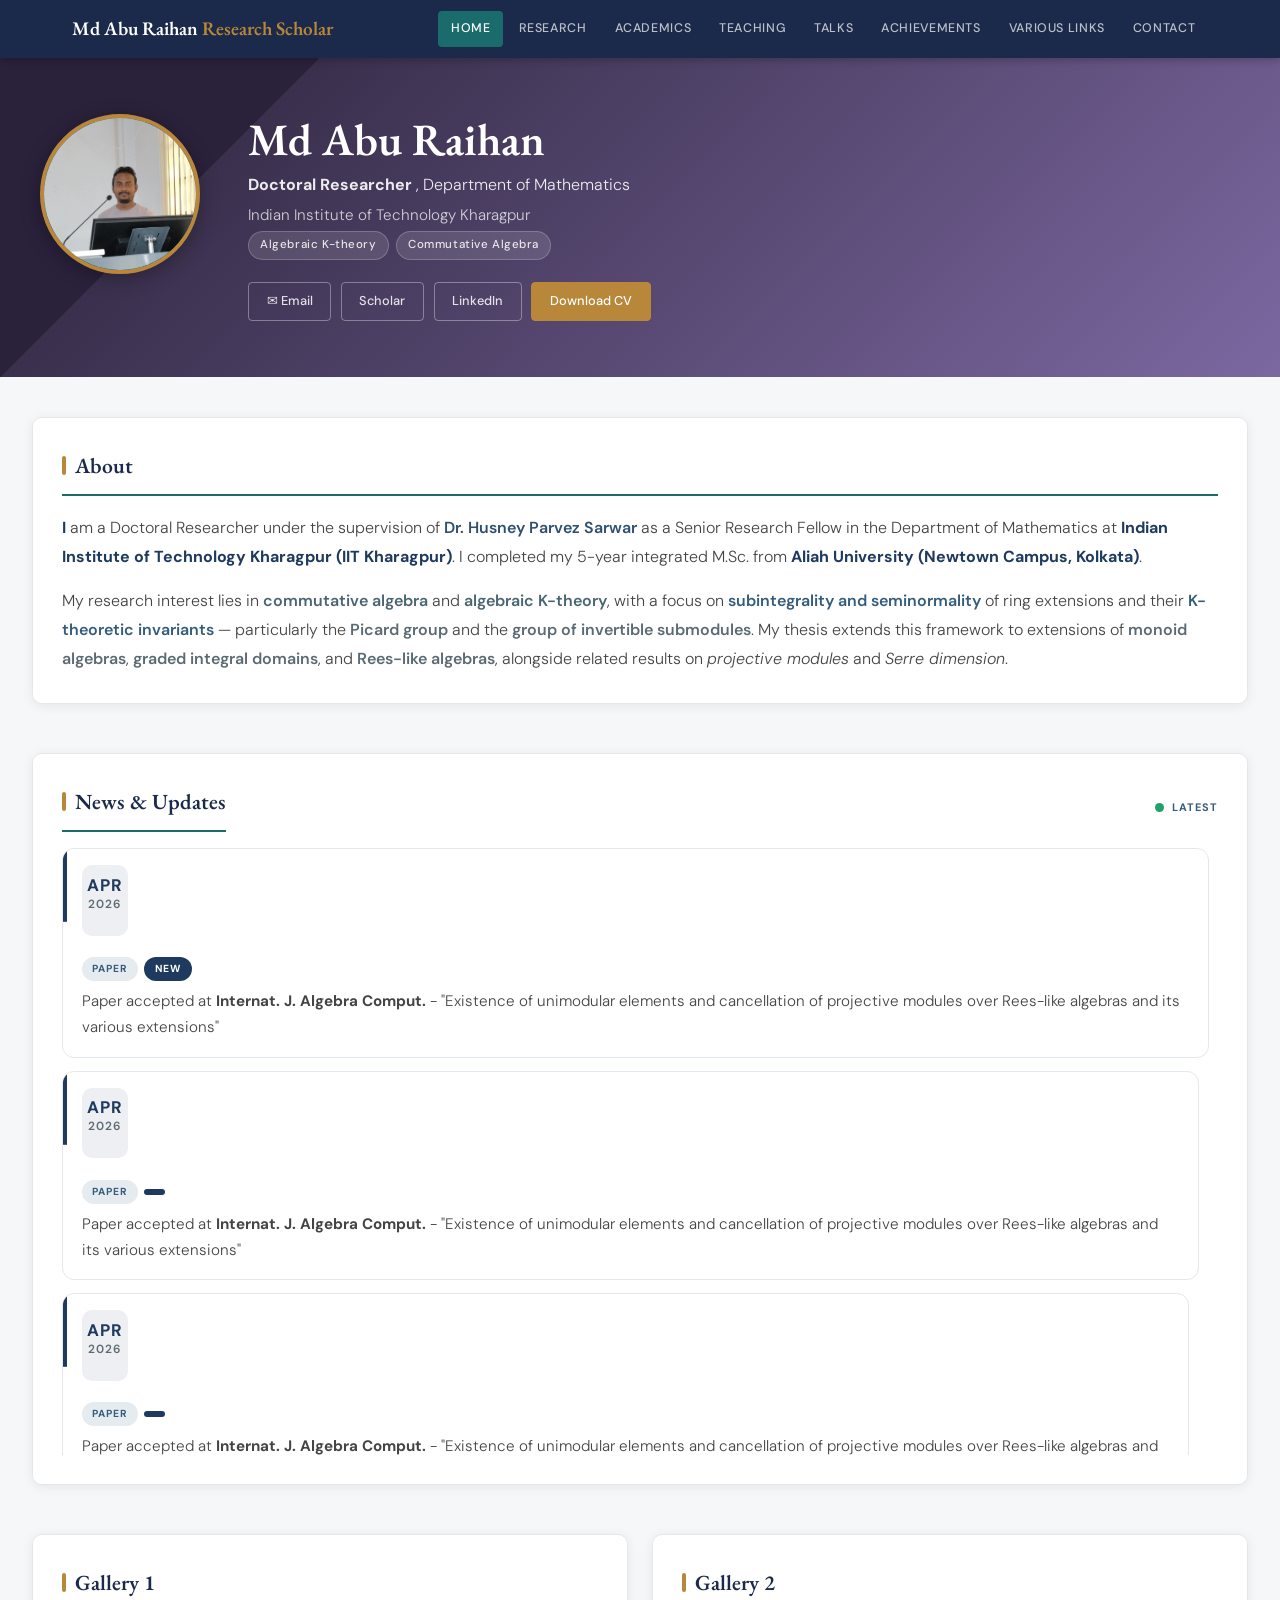
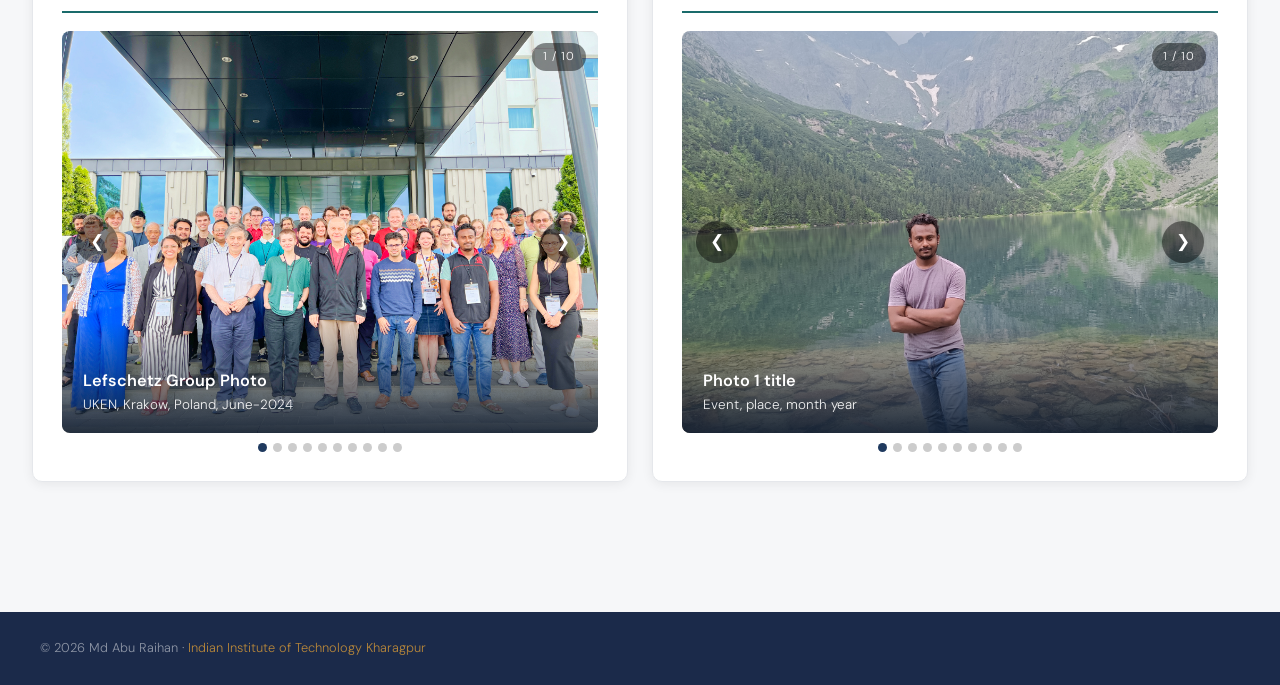
==== commit e2550bc4: "Update index.html" ====
--- a/index.html
+++ b/index.html
@@ -267,6 +267,7 @@
           <h2 class="card-title">News &amp; Updates</h2>
           <span class="news-live"><i></i> Latest</span>
         </div>
+
         
         <div class="news-scroll" id="newsScroll">
           <ul class="news-list" id="newsList">
@@ -278,12 +279,23 @@
               </div>
             </li>
 
+             <div class="news-scroll" id="newsScroll">
+          <ul class="news-list" id="newsList">
+            <li>
+              <span class="news-date"><b>Apr</b>2026</span>
+              <div class="news-body">
+                <span class="news-type">Paper</span><span class="news-new">  </span>
+                <p>Paper accepted at <strong>Internat. J. Algebra Comput. </strong>- "Existence of unimodular elements and cancellation of projective modules over Rees-like algebras and its various extensions"</p>
+              </div>
+            </li>
+
+
             <div class="news-scroll" id="newsScroll">
           <ul class="news-list" id="newsList">
             <li>
               <span class="news-date"><b>Apr</b>2026</span>
               <div class="news-body">
-                <span class="news-type">Paper</span><span class="news-new">New</span>
+                <span class="news-type">Paper</span><span class="news-new"> </span>
                 <p>Paper accepted at <strong>Internat. J. Algebra Comput. </strong>- "Existence of unimodular elements and cancellation of projective modules over Rees-like algebras and its various extensions"</p>
               </div>
             </li>
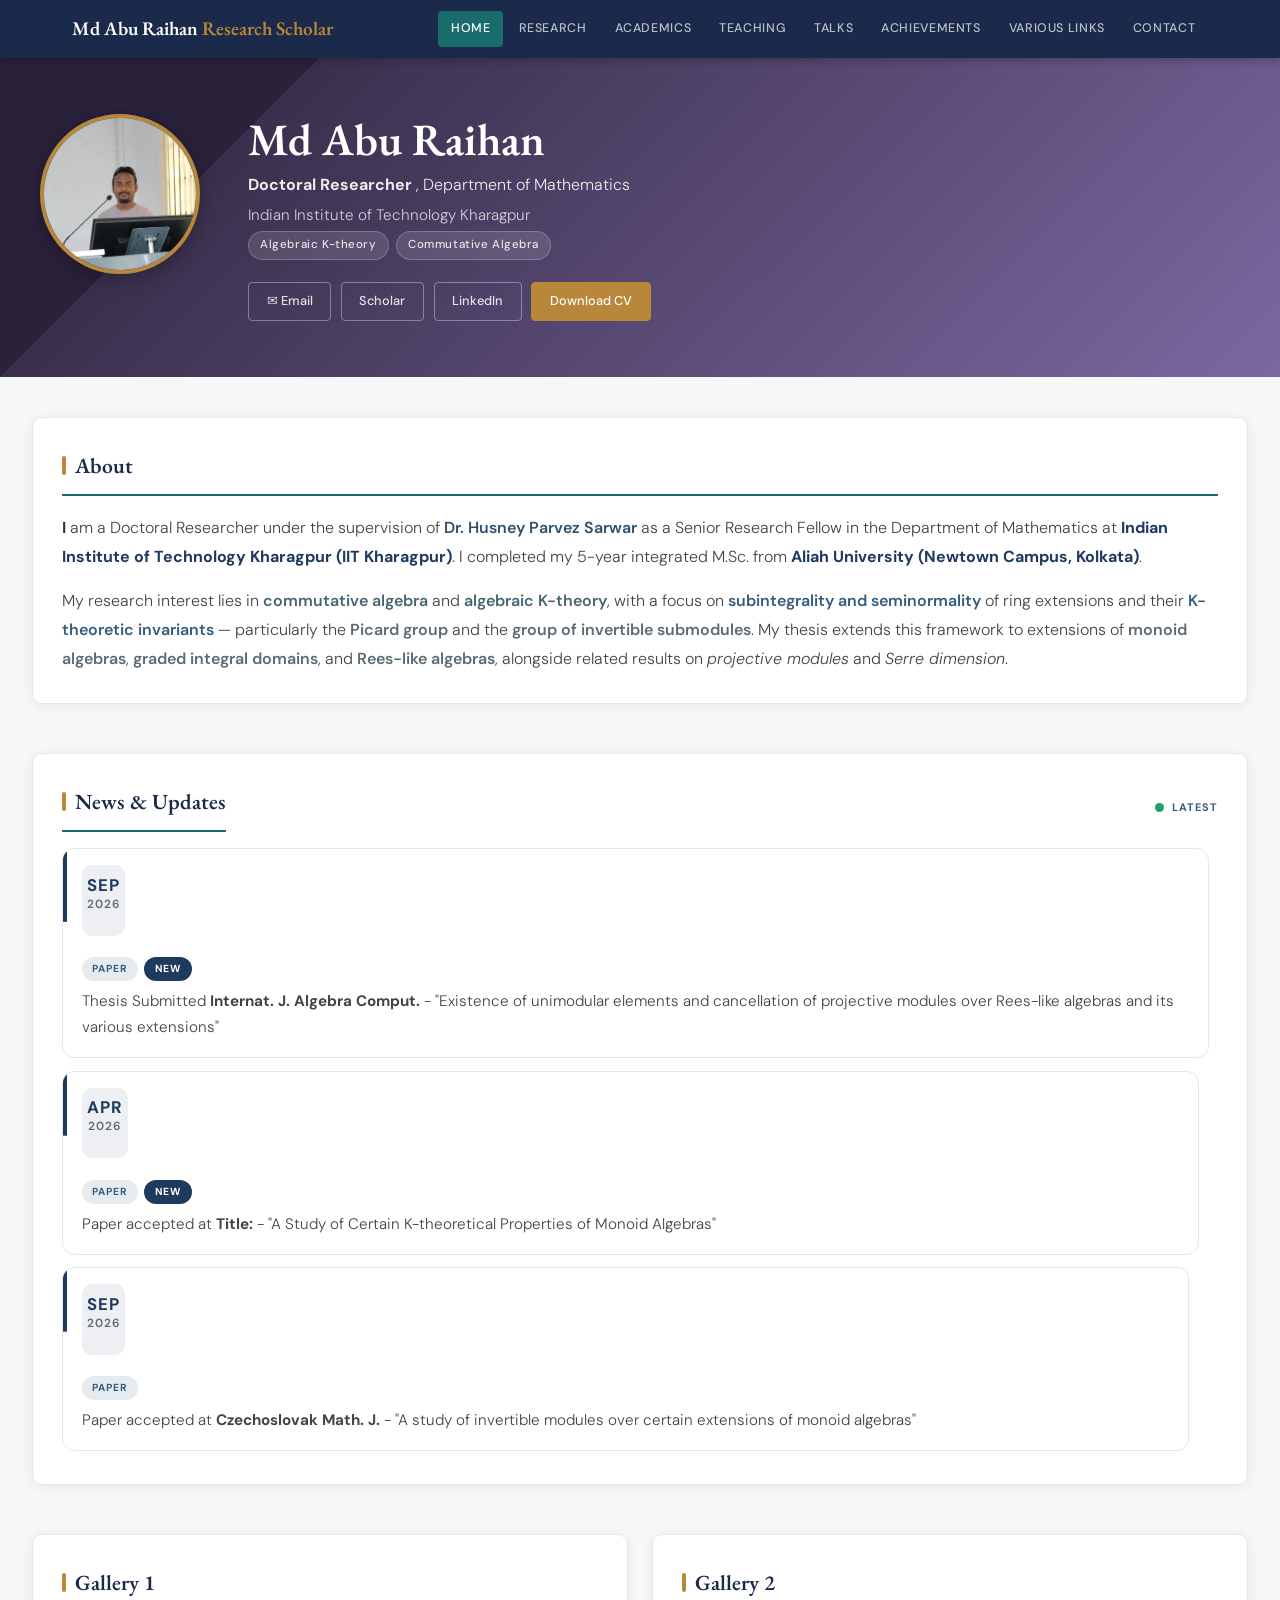
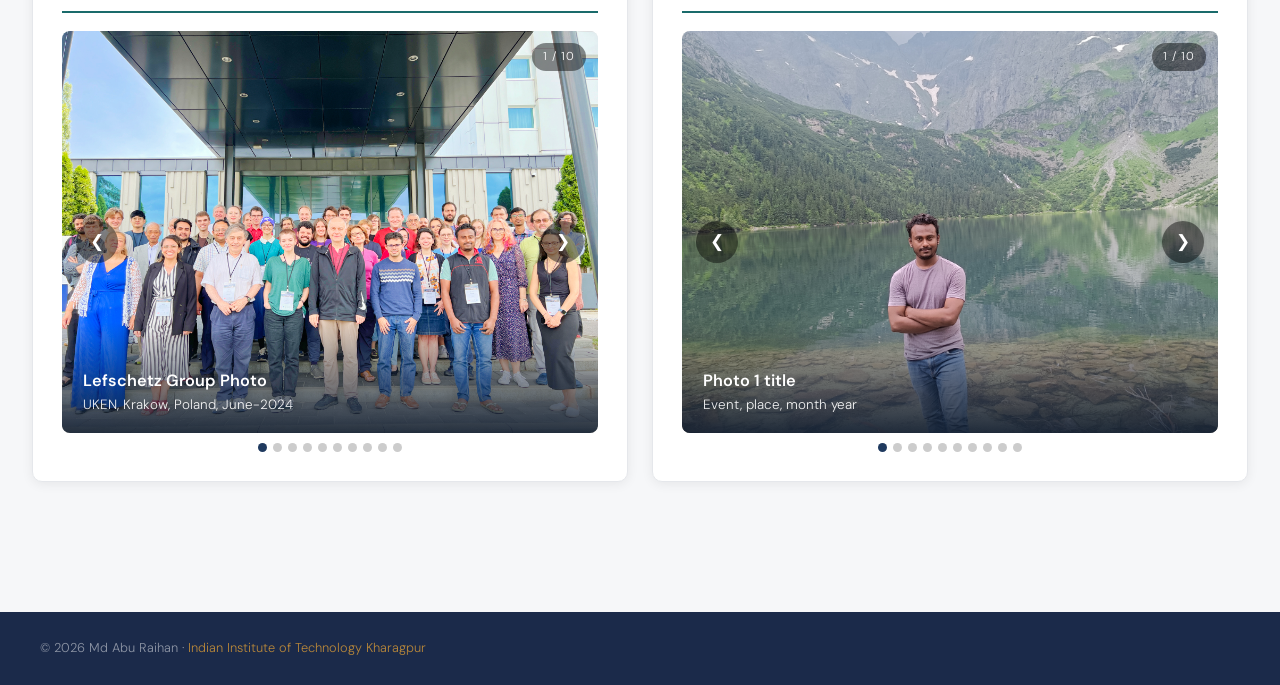
==== commit 26f3d536: "Update index.html" ====
--- a/index.html
+++ b/index.html
@@ -272,10 +272,10 @@
         <div class="news-scroll" id="newsScroll">
           <ul class="news-list" id="newsList">
             <li>
-              <span class="news-date"><b>Apr</b>2026</span>
+              <span class="news-date"><b>Sep</b>2026</span>
               <div class="news-body">
                 <span class="news-type">Paper</span><span class="news-new">New</span>
-                <p>Paper accepted at <strong>Internat. J. Algebra Comput. </strong>- "Existence of unimodular elements and cancellation of projective modules over Rees-like algebras and its various extensions"</p>
+                <p>Thesis Submitted <strong>Internat. J. Algebra Comput. </strong>- "Existence of unimodular elements and cancellation of projective modules over Rees-like algebras and its various extensions"</p>
               </div>
             </li>
 
@@ -284,8 +284,8 @@
             <li>
               <span class="news-date"><b>Apr</b>2026</span>
               <div class="news-body">
-                <span class="news-type">Paper</span><span class="news-new">  </span>
-                <p>Paper accepted at <strong>Internat. J. Algebra Comput. </strong>- "Existence of unimodular elements and cancellation of projective modules over Rees-like algebras and its various extensions"</p>
+                <span class="news-type">Paper</span><span class="news-new"> New </span>
+                <p>Paper accepted at <strong> Title: </strong>- "A Study of Certain K-theoretical Properties of Monoid Algebras"</p>
               </div>
             </li>
 
@@ -293,10 +293,10 @@
             <div class="news-scroll" id="newsScroll">
           <ul class="news-list" id="newsList">
             <li>
-              <span class="news-date"><b>Apr</b>2026</span>
+              <span class="news-date"><b>Sep</b>2026</span>
               <div class="news-body">
-                <span class="news-type">Paper</span><span class="news-new"> </span>
-                <p>Paper accepted at <strong>Internat. J. Algebra Comput. </strong>- "Existence of unimodular elements and cancellation of projective modules over Rees-like algebras and its various extensions"</p>
+                <span class="news-type">Paper</span>
+                <p>Paper accepted at <strong>Czechoslovak Math. J. </strong>- "A study of invertible modules over certain extensions of monoid algebras"</p>
               </div>
             </li>
             
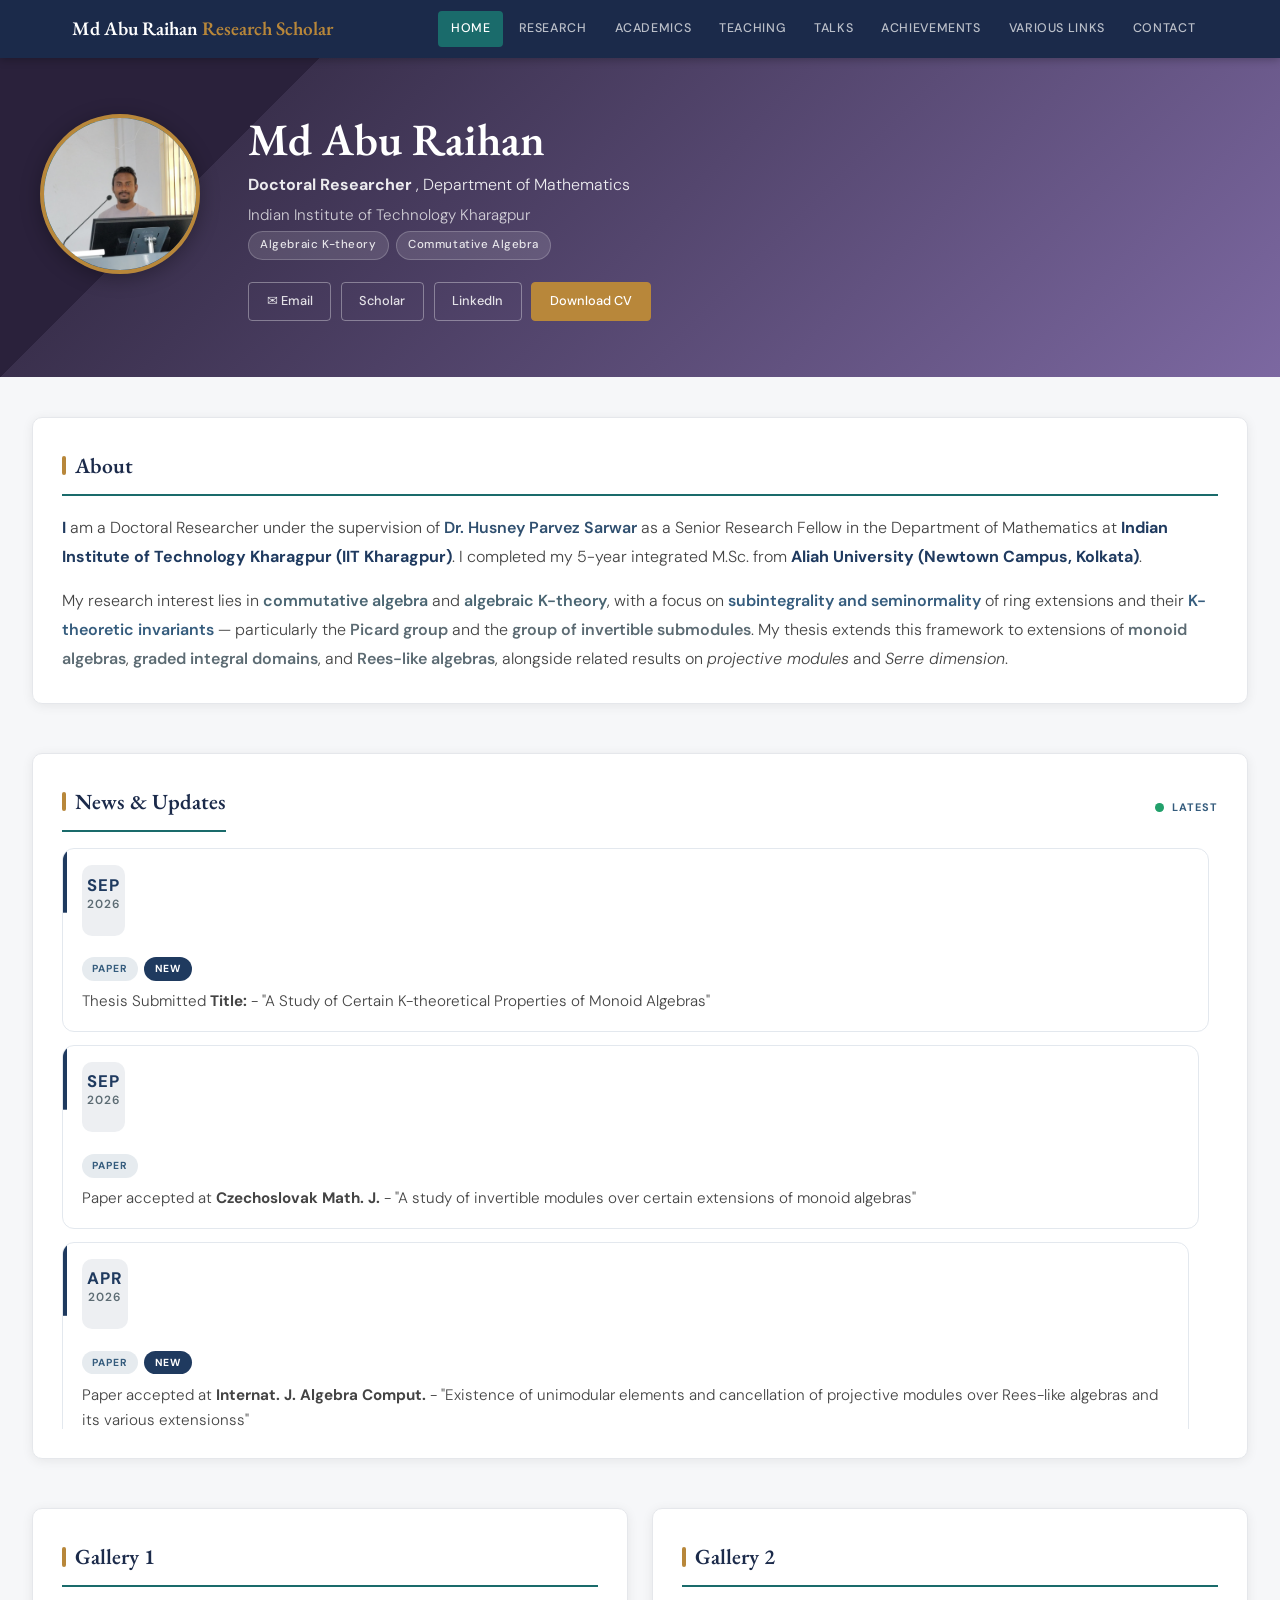
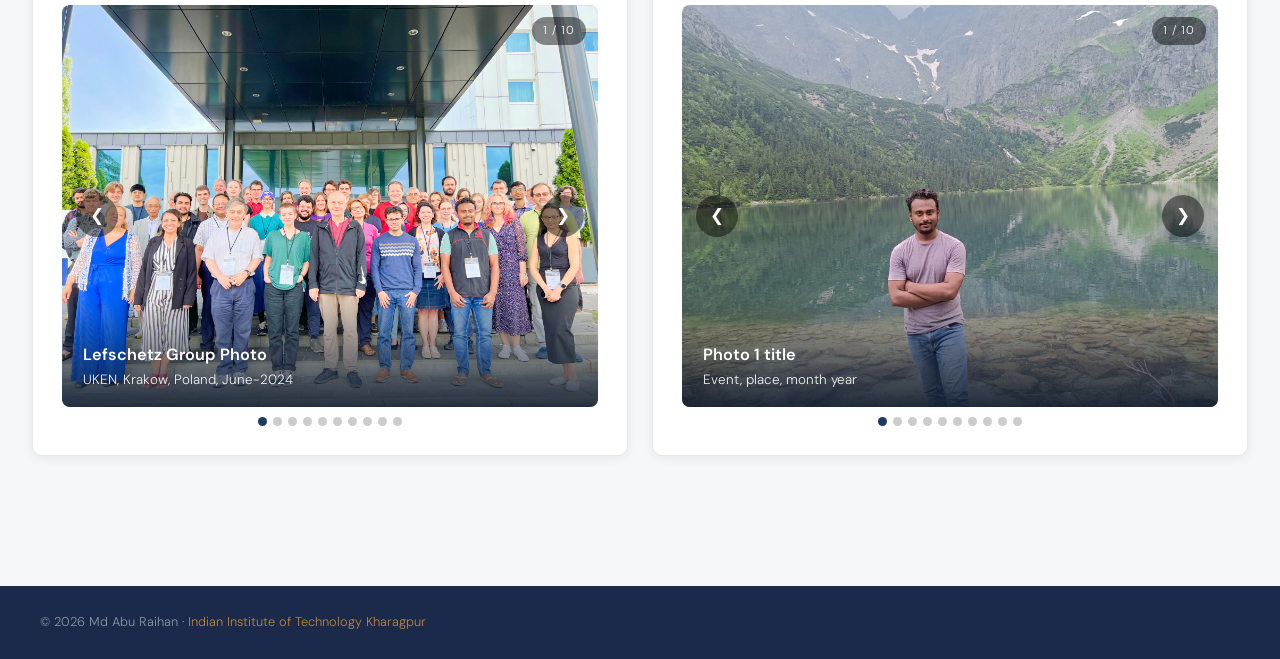
==== commit 8028ed2b: "Update index.html" ====
--- a/index.html
+++ b/index.html
@@ -275,7 +275,17 @@
               <span class="news-date"><b>Sep</b>2026</span>
               <div class="news-body">
                 <span class="news-type">Paper</span><span class="news-new">New</span>
-                <p>Thesis Submitted <strong>Internat. J. Algebra Comput. </strong>- "Existence of unimodular elements and cancellation of projective modules over Rees-like algebras and its various extensions"</p>
+                <p>Thesis Submitted <strong>Title: </strong>- "A Study of Certain K-theoretical Properties of Monoid Algebras"</p>
+              </div>
+            </li>
+
+              <div class="news-scroll" id="newsScroll">
+          <ul class="news-list" id="newsList">
+            <li>
+              <span class="news-date"><b>Sep</b>2026</span>
+              <div class="news-body">
+                <span class="news-type">Paper</span>
+                <p>Paper accepted at <strong>Czechoslovak Math. J. </strong>- "A study of invertible modules over certain extensions of monoid algebras"</p>
               </div>
             </li>
 
@@ -285,21 +295,10 @@
               <span class="news-date"><b>Apr</b>2026</span>
               <div class="news-body">
                 <span class="news-type">Paper</span><span class="news-new"> New </span>
-                <p>Paper accepted at <strong> Title: </strong>- "A Study of Certain K-theoretical Properties of Monoid Algebras"</p>
+                <p>Paper accepted at <strong> Internat. J. Algebra Comput. </strong>- "Existence of unimodular elements and cancellation of projective modules over Rees-like algebras and its various extensionss"</p>
               </div>
             </li>
 
-
-            <div class="news-scroll" id="newsScroll">
-          <ul class="news-list" id="newsList">
-            <li>
-              <span class="news-date"><b>Sep</b>2026</span>
-              <div class="news-body">
-                <span class="news-type">Paper</span>
-                <p>Paper accepted at <strong>Czechoslovak Math. J. </strong>- "A study of invertible modules over certain extensions of monoid algebras"</p>
-              </div>
-            </li>
-            
             <li>
               <span class="news-date"><b>Jul</b>2025</span>
               <div class="news-body">
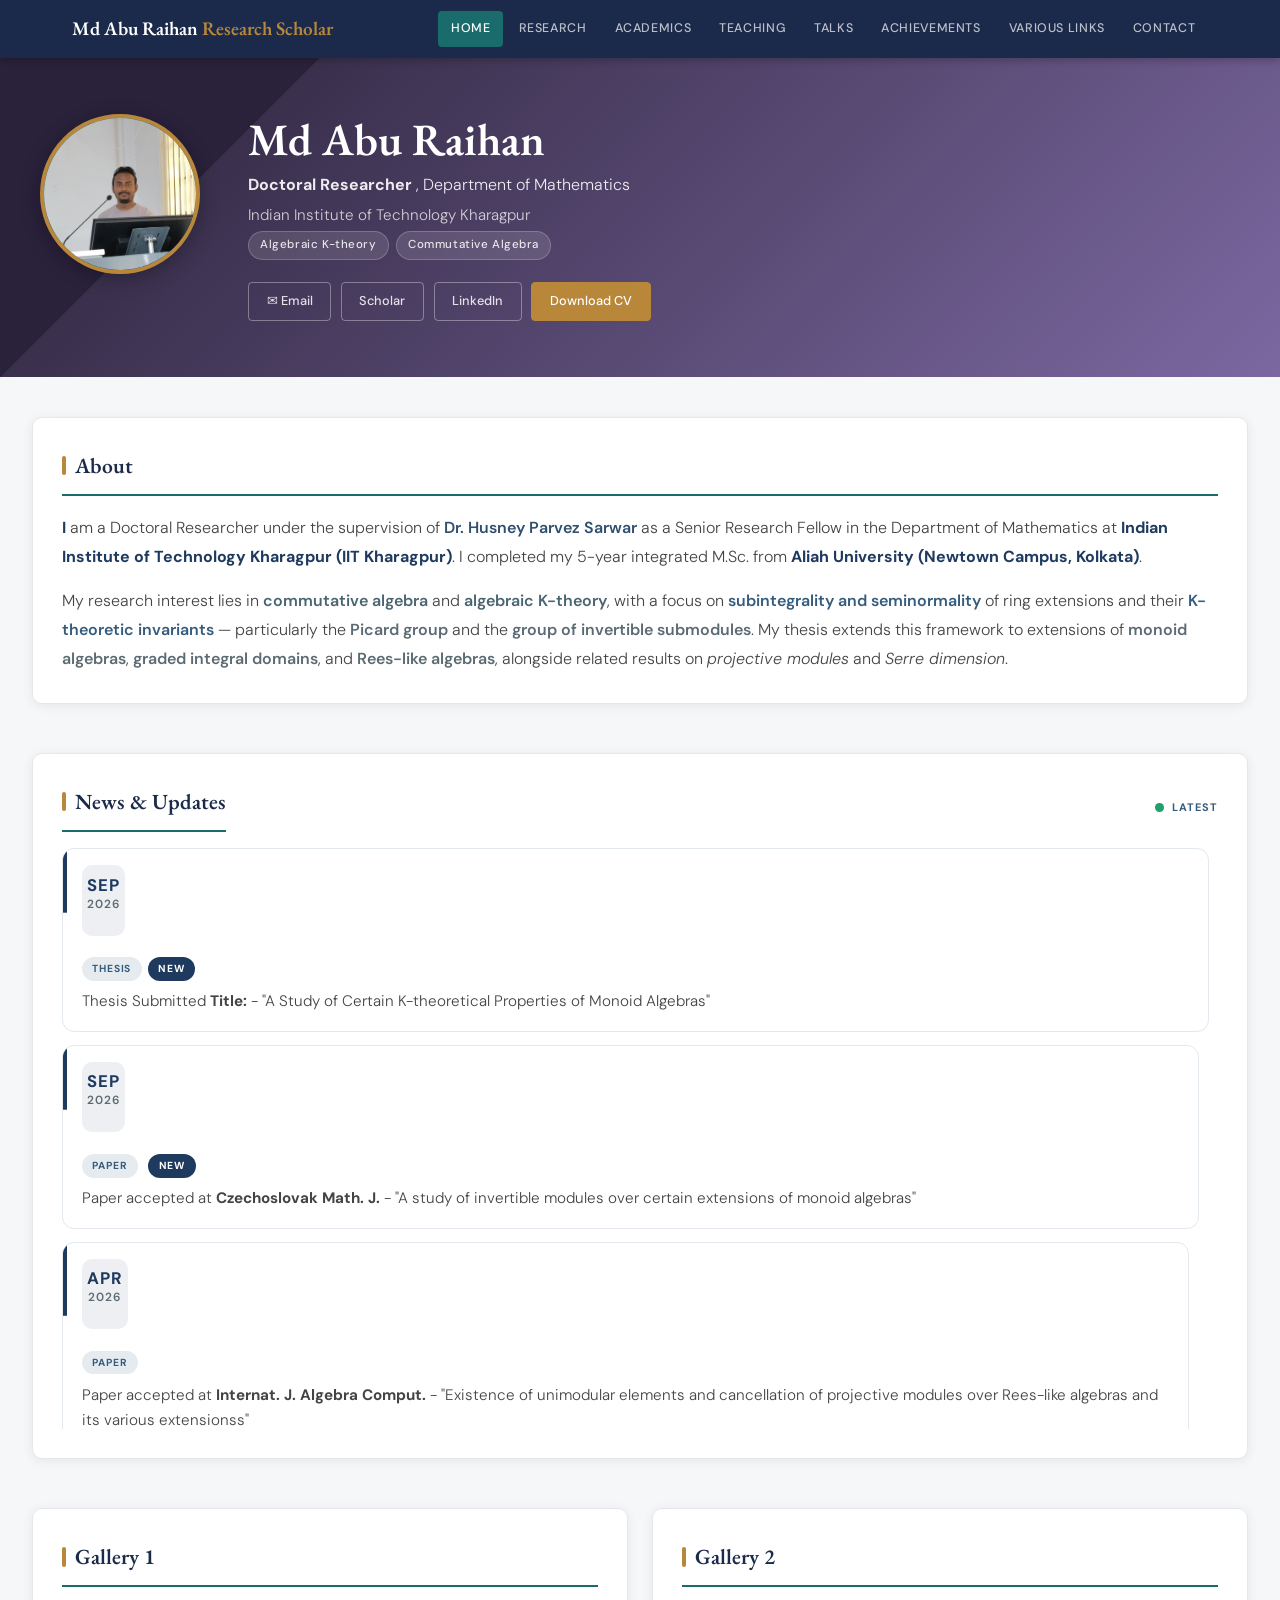
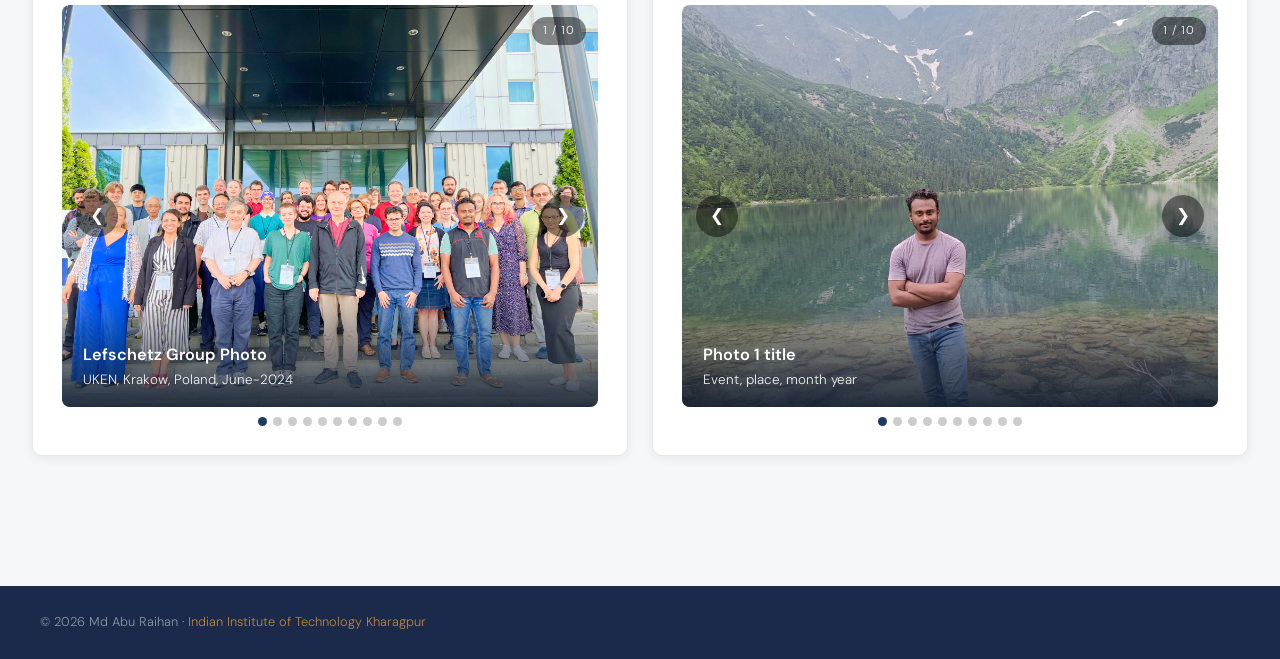
==== commit 24ee3993: "Update index.html" ====
--- a/index.html
+++ b/index.html
@@ -274,7 +274,7 @@
             <li>
               <span class="news-date"><b>Sep</b>2026</span>
               <div class="news-body">
-                <span class="news-type">Paper</span><span class="news-new">New</span>
+                <span class="news-type">Thesis</span><span class="news-new">New</span>
                 <p>Thesis Submitted <strong>Title: </strong>- "A Study of Certain K-theoretical Properties of Monoid Algebras"</p>
               </div>
             </li>
@@ -284,7 +284,7 @@
             <li>
               <span class="news-date"><b>Sep</b>2026</span>
               <div class="news-body">
-                <span class="news-type">Paper</span>
+                <span class="news-type">Paper</span> <span class="news-new"> New </span>
                 <p>Paper accepted at <strong>Czechoslovak Math. J. </strong>- "A study of invertible modules over certain extensions of monoid algebras"</p>
               </div>
             </li>
@@ -294,7 +294,7 @@
             <li>
               <span class="news-date"><b>Apr</b>2026</span>
               <div class="news-body">
-                <span class="news-type">Paper</span><span class="news-new"> New </span>
+                <span class="news-type">Paper</span>
                 <p>Paper accepted at <strong> Internat. J. Algebra Comput. </strong>- "Existence of unimodular elements and cancellation of projective modules over Rees-like algebras and its various extensionss"</p>
               </div>
             </li>
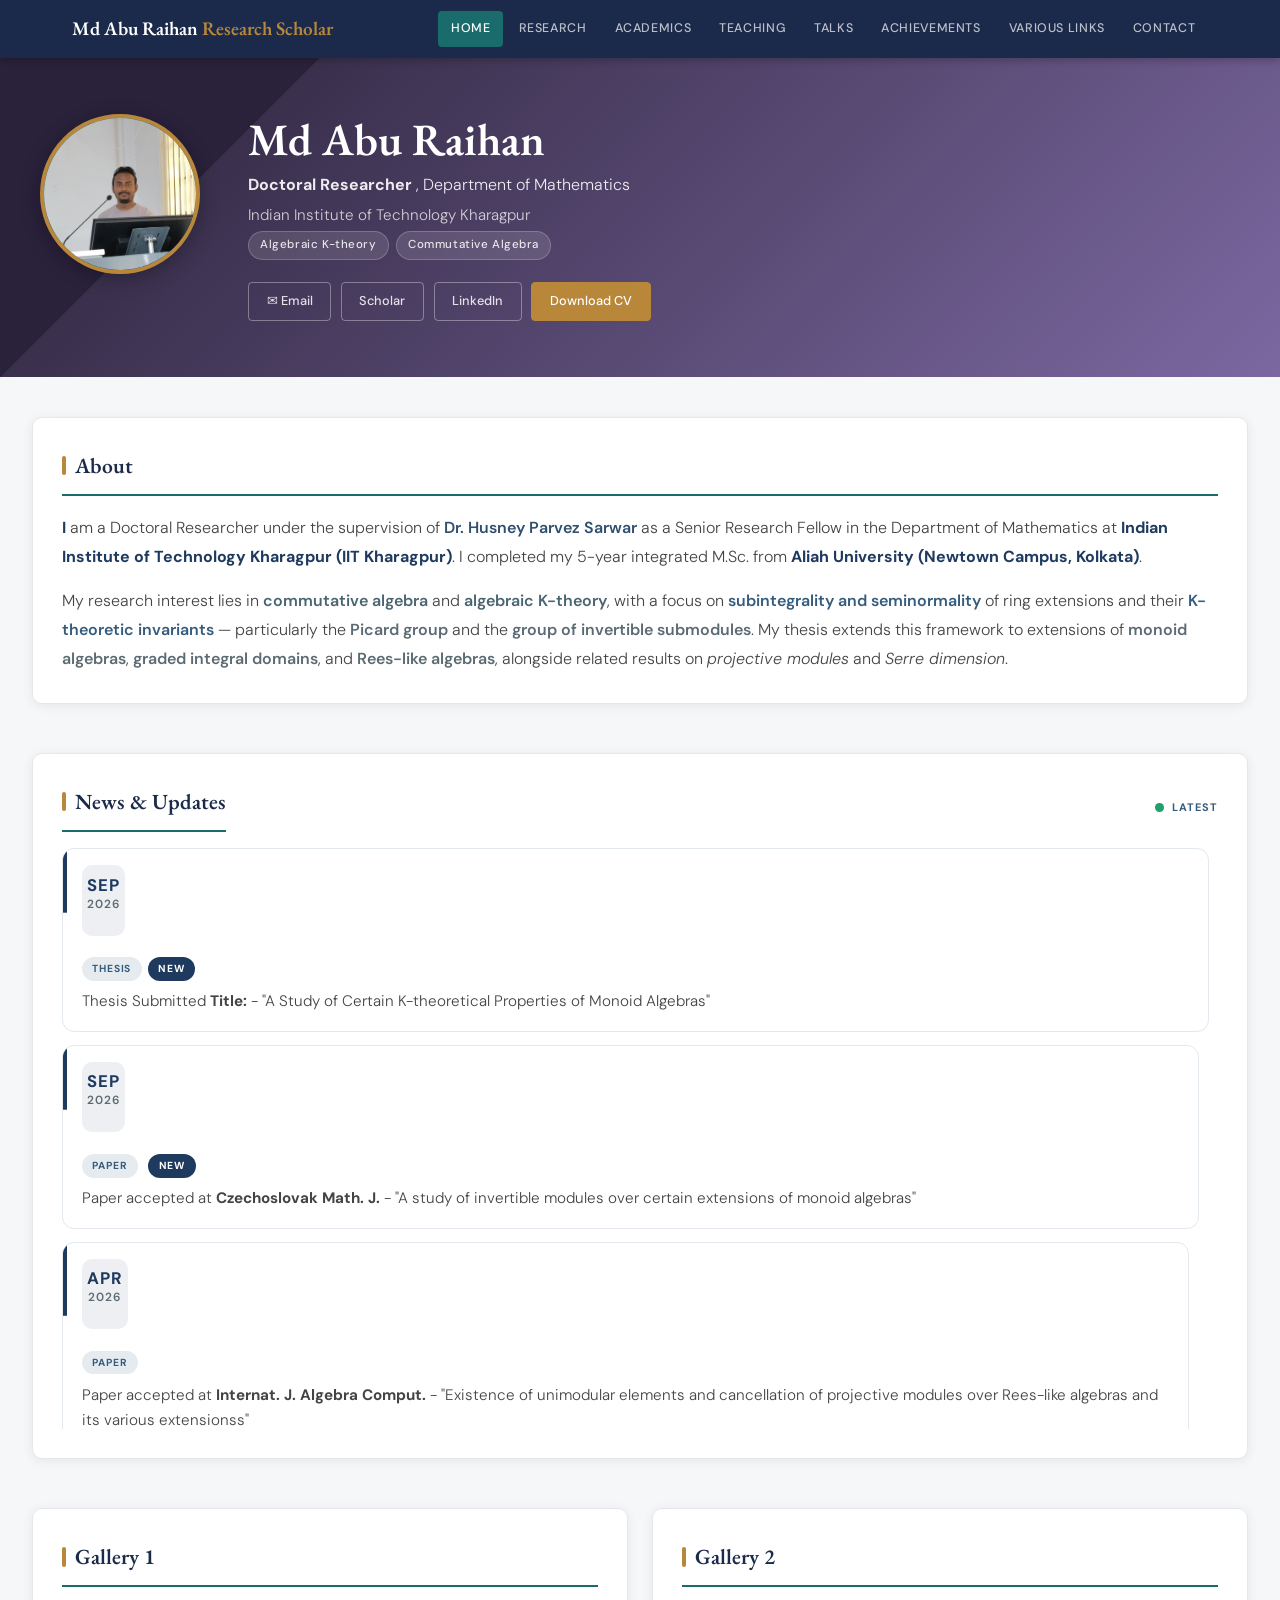
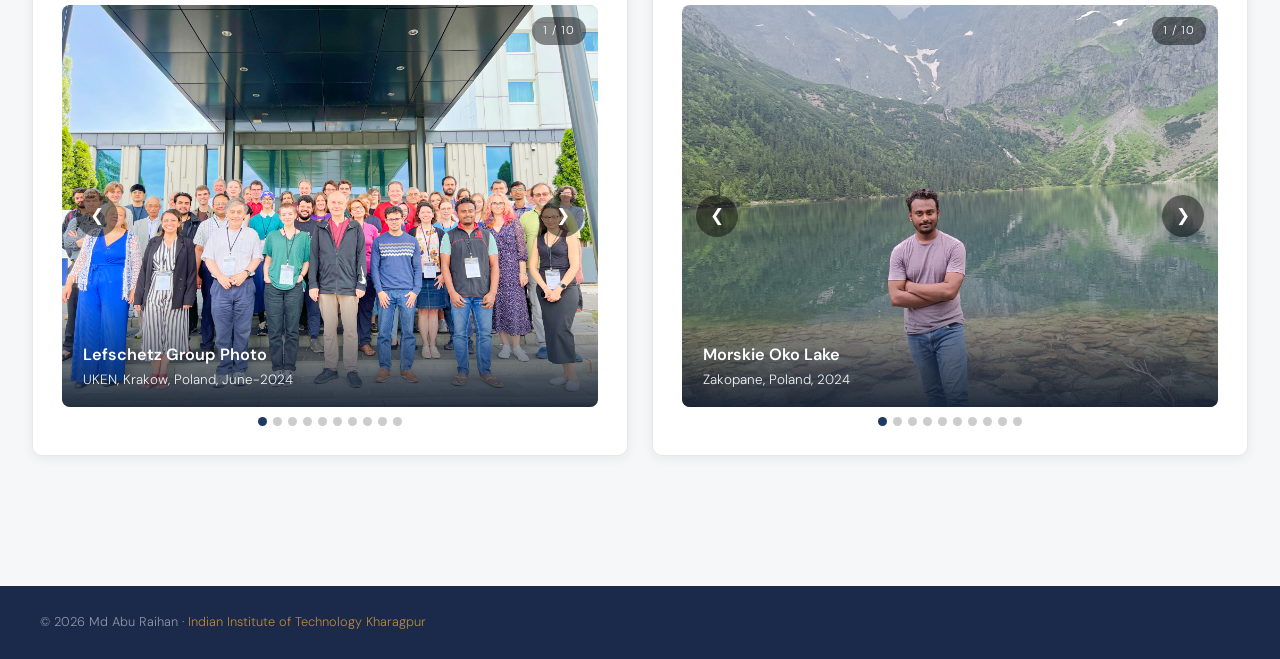
==== commit 460fba0d: "Update index.html" ====
--- a/index.html
+++ b/index.html
@@ -387,7 +387,7 @@
             <div class="slider-track">
               <div class="slide">
                 <img src="Morskiooka.jpg" alt="Gallery 2 photo 1" onerror="this.parentElement.classList.add('img-missing')">
-                <div class="slide-cap"><strong>Photo 1 title</strong><span>Event, place, month year</span></div>
+               <div class="slide-cap"><strong>Morskie Oko Lake</strong><span>Zakopane, Poland, 2024</span></div>
               </div>
               <div class="slide">
                 <img src="gallery12.jpg" alt="Gallery 2 photo 2" loading="lazy" onerror="this.parentElement.classList.add('img-missing')">
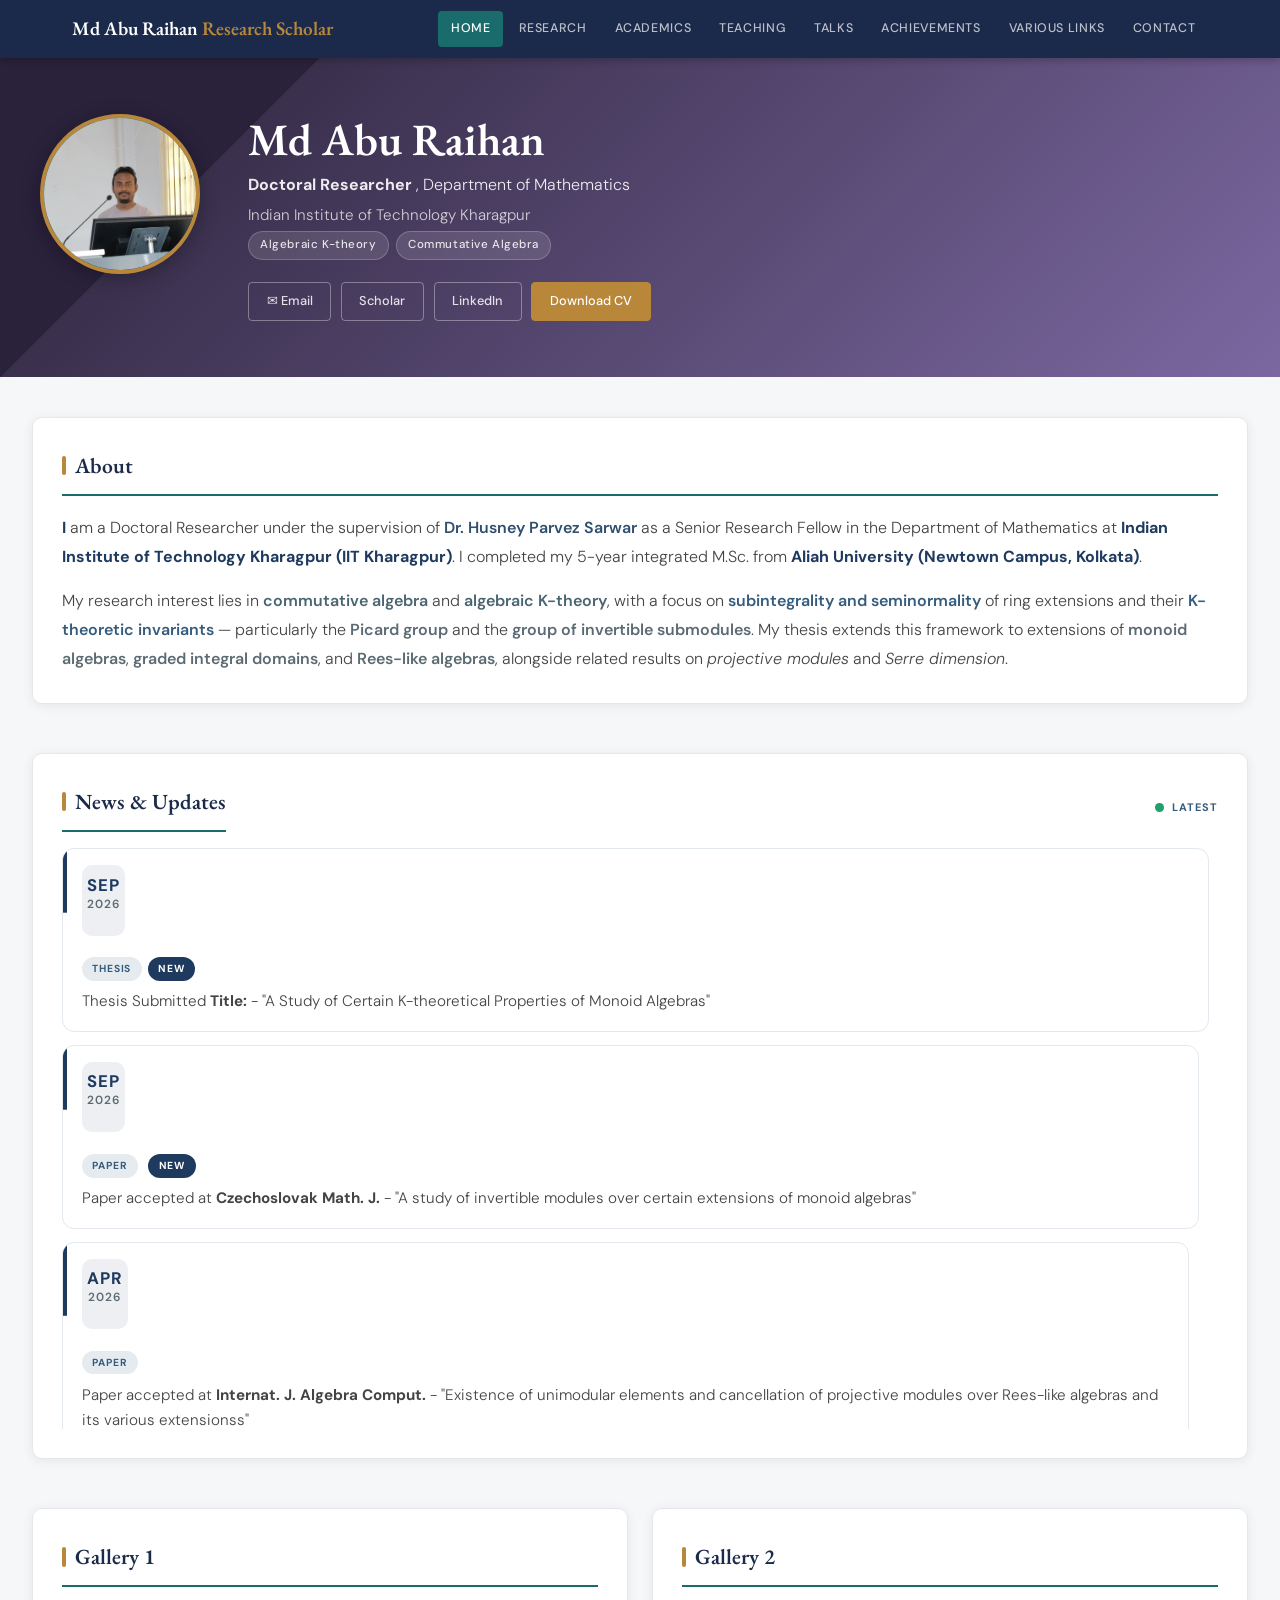
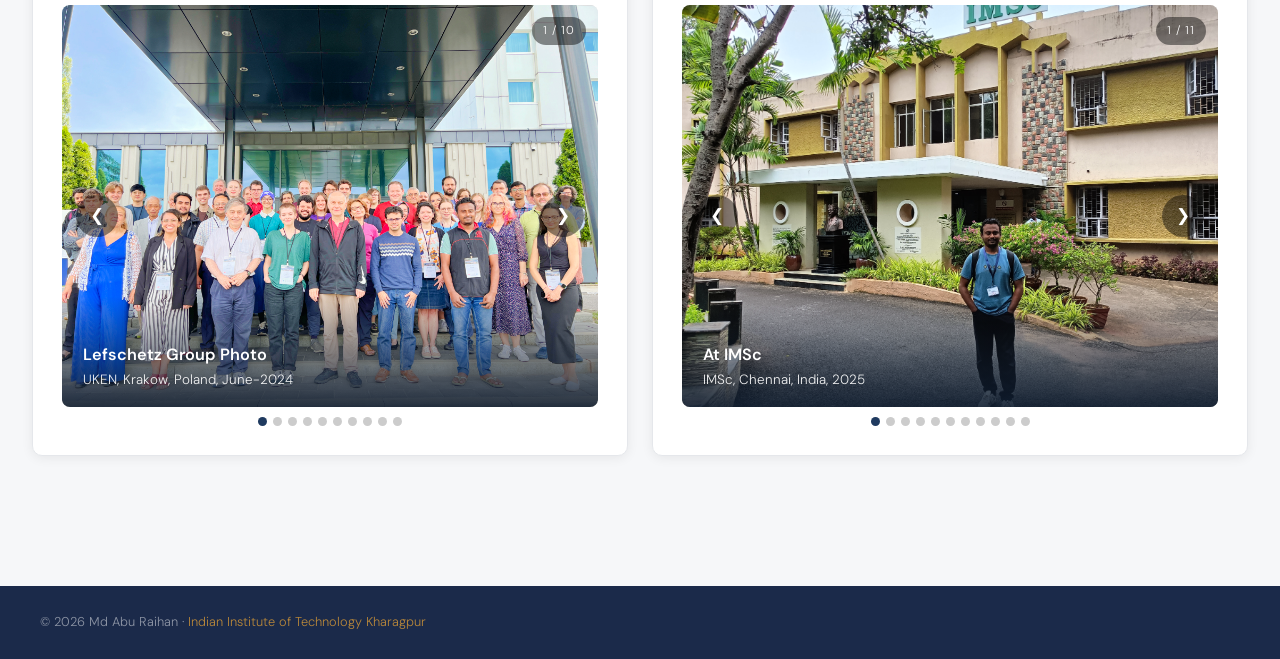
==== commit 527c846c: "Update index.html" ====
--- a/index.html
+++ b/index.html
@@ -386,43 +386,49 @@
           <div class="slider-window">
             <div class="slider-track">
               <div class="slide">
-                <img src="Morskiooka.jpg" alt="Gallery 2 photo 1" onerror="this.parentElement.classList.add('img-missing')">
+                <img src="TRPM_IMSC_Me.jpg" alt="Gallery 2 photo 1" loading="lazy" onerror="this.parentElement.classList.add('img-missing')">
+                <div class="slide-cap"><strong>At IMSc</strong><span>IMSc, Chennai, India, 2025</span></div>
+              </div>
+
+              
+              <div class="slide">
+                <img src="Morskiooka.jpg" alt="Gallery 2 photo 2" onerror="this.parentElement.classList.add('img-missing')">
                <div class="slide-cap"><strong>Morskie Oko Lake</strong><span>Zakopane, Poland, 2024</span></div>
               </div>
               <div class="slide">
-                <img src="gallery12.jpg" alt="Gallery 2 photo 2" loading="lazy" onerror="this.parentElement.classList.add('img-missing')">
+                <img src="gallery12.jpg" alt="Gallery 2 photo 3" loading="lazy" onerror="this.parentElement.classList.add('img-missing')">
                 <div class="slide-cap"><strong>Morskie Oko Lake</strong><span>Zakopane, Poland, 2024</span></div>
               </div>
               <div class="slide">
-                <img src="Slovakia Border.jpg" alt="Gallery 2 photo 3" loading="lazy" onerror="this.parentElement.classList.add('img-missing')">
+                <img src="Slovakia Border.jpg" alt="Gallery 2 photo 4" loading="lazy" onerror="this.parentElement.classList.add('img-missing')">
                 <div class="slide-cap"><strong>Near Slovakia Border</strong><span>Zakopane, Poland, 2024</span></div>
               </div>
               <div class="slide">
-                <img src="NearSolovakia Border.jpg" alt="Gallery 2 photo 4" loading="lazy" onerror="this.parentElement.classList.add('img-missing')">
+                <img src="NearSolovakia Border.jpg" alt="Gallery 2 photo 5" loading="lazy" onerror="this.parentElement.classList.add('img-missing')">
                 <div class="slide-cap"><strong>Tatra Mountains</strong><span>Zakopane, Poland, 2024</span></div>
               </div>
               <div class="slide">
-                <img src="EURO_ME_BH.jpg" alt="Gallery 2 photo 5" loading="lazy" onerror="this.parentElement.classList.add('img-missing')">
+                <img src="EURO_ME_BH.jpg" alt="Gallery 2 photo 6" loading="lazy" onerror="this.parentElement.classList.add('img-missing')">
                 <div class="slide-cap"><strong>Munich Euro Time</strong><span>Munich, Germany, 2024</span></div>
               </div>
               <div class="slide">
-                <img src="At Munich.jpg" alt="Gallery 2 photo 6" loading="lazy" onerror="this.parentElement.classList.add('img-missing')">
+                <img src="At Munich.jpg" alt="Gallery 2 photo 7" loading="lazy" onerror="this.parentElement.classList.add('img-missing')">
                 <div class="slide-cap"><strong>Munich</strong><span>Munich, Germany, 2024</span></div>
               </div>
               <div class="slide">
-                <img src="Mun_Allianz_Areana.jpg" alt="Gallery 2 photo 7" loading="lazy" onerror="this.parentElement.classList.add('img-missing')">
+                <img src="Mun_Allianz_Areana.jpg" alt="Gallery 2 photo 8" loading="lazy" onerror="this.parentElement.classList.add('img-missing')">
                 <div class="slide-cap"><strong>Allianz Arena</strong><span>Munich, Germany, 2024</span></div>
               </div>
               <div class="slide">
-                <img src="gallery18.jpg" alt="Gallery 2 photo 8" loading="lazy" onerror="this.parentElement.classList.add('img-missing')">
+                <img src="gallery18.jpg" alt="Gallery 2 photo 9" loading="lazy" onerror="this.parentElement.classList.add('img-missing')">
                 <div class="slide-cap"><strong>Photo 8 title</strong><span>Event, place, month year</span></div>
               </div>
               <div class="slide">
-                <img src="gallery19.jpg" alt="Gallery 2 photo 9" loading="lazy" onerror="this.parentElement.classList.add('img-missing')">
+                <img src="gallery19.jpg" alt="Gallery 2 photo 10" loading="lazy" onerror="this.parentElement.classList.add('img-missing')">
                 <div class="slide-cap"><strong>Photo 9 title</strong><span>Event, place, month year</span></div>
               </div>
               <div class="slide">
-                <img src="gallery20.jpg" alt="Gallery 2 photo 10" loading="lazy" onerror="this.parentElement.classList.add('img-missing')">
+                <img src="gallery20.jpg" alt="Gallery 2 photo 11" loading="lazy" onerror="this.parentElement.classList.add('img-missing')">
                 <div class="slide-cap"><strong>Photo 10 title</strong><span>Event, place, month year</span></div>
               </div>
             </div>
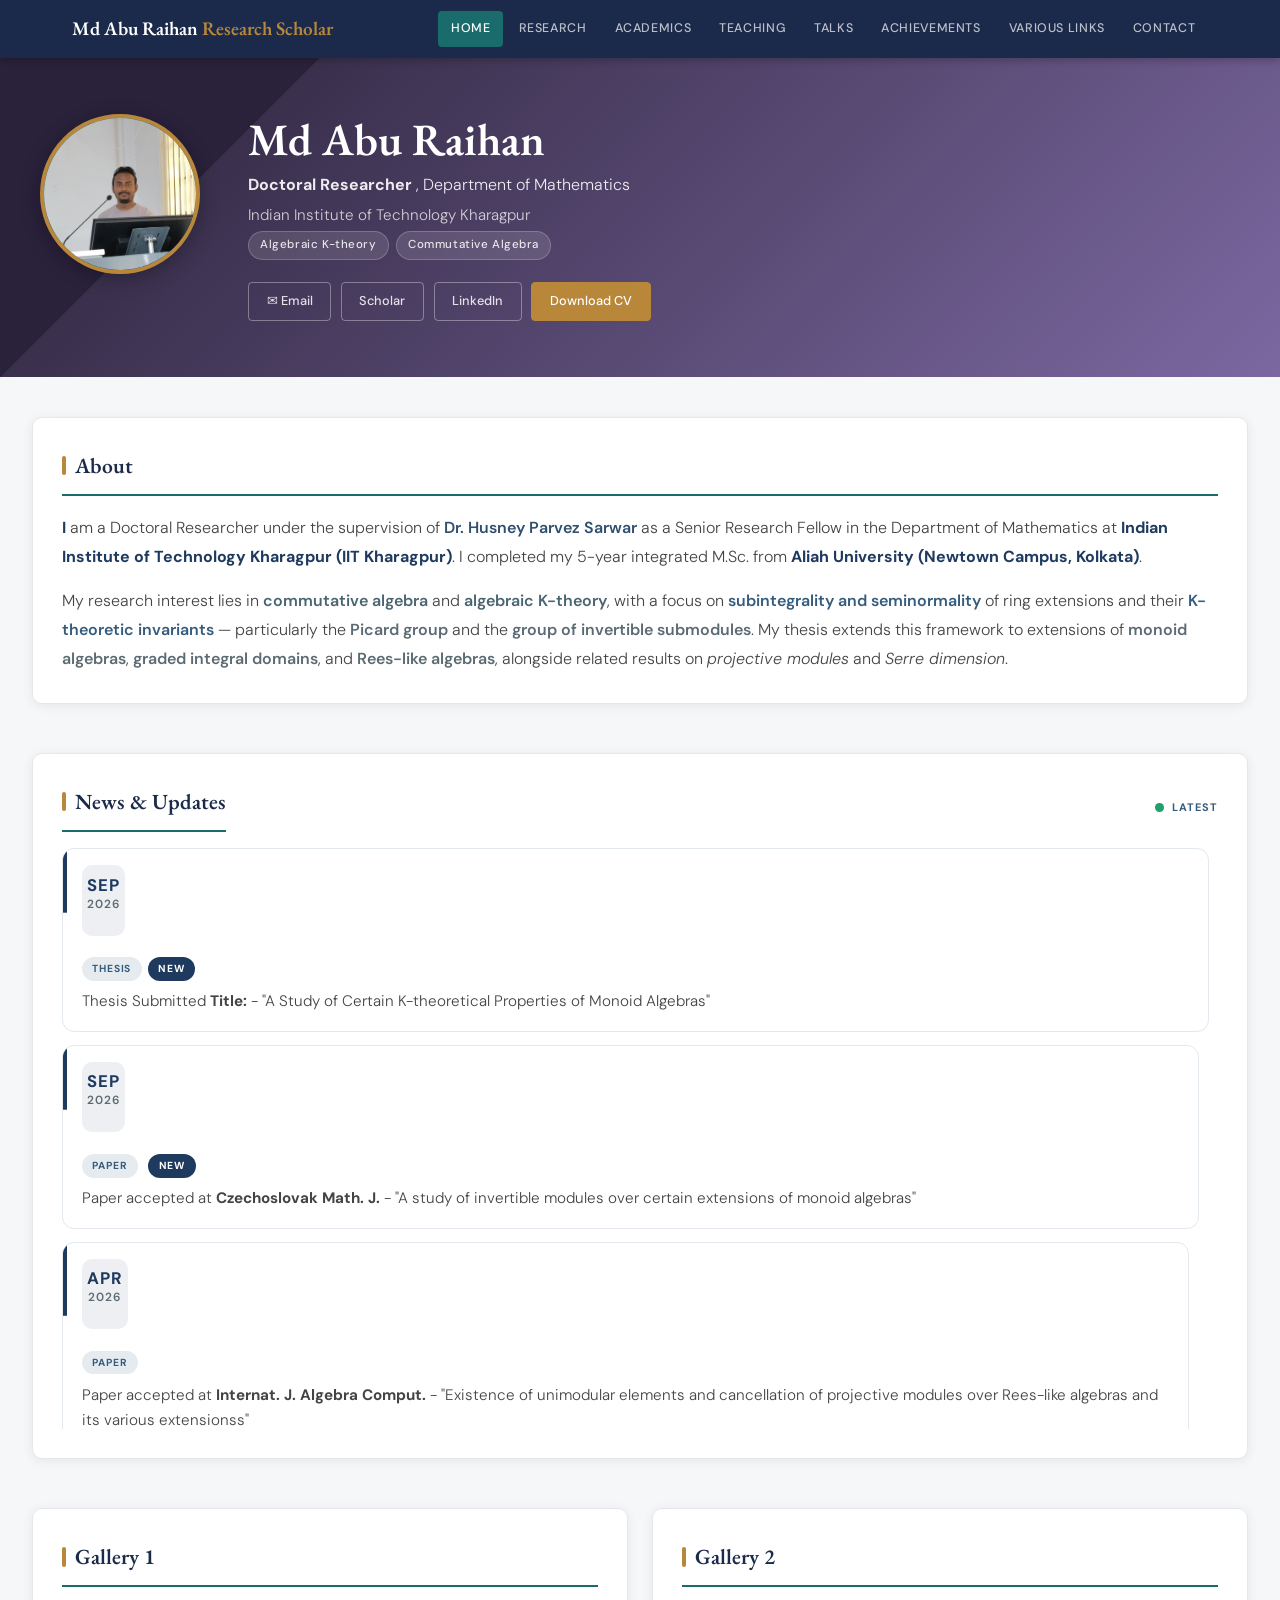
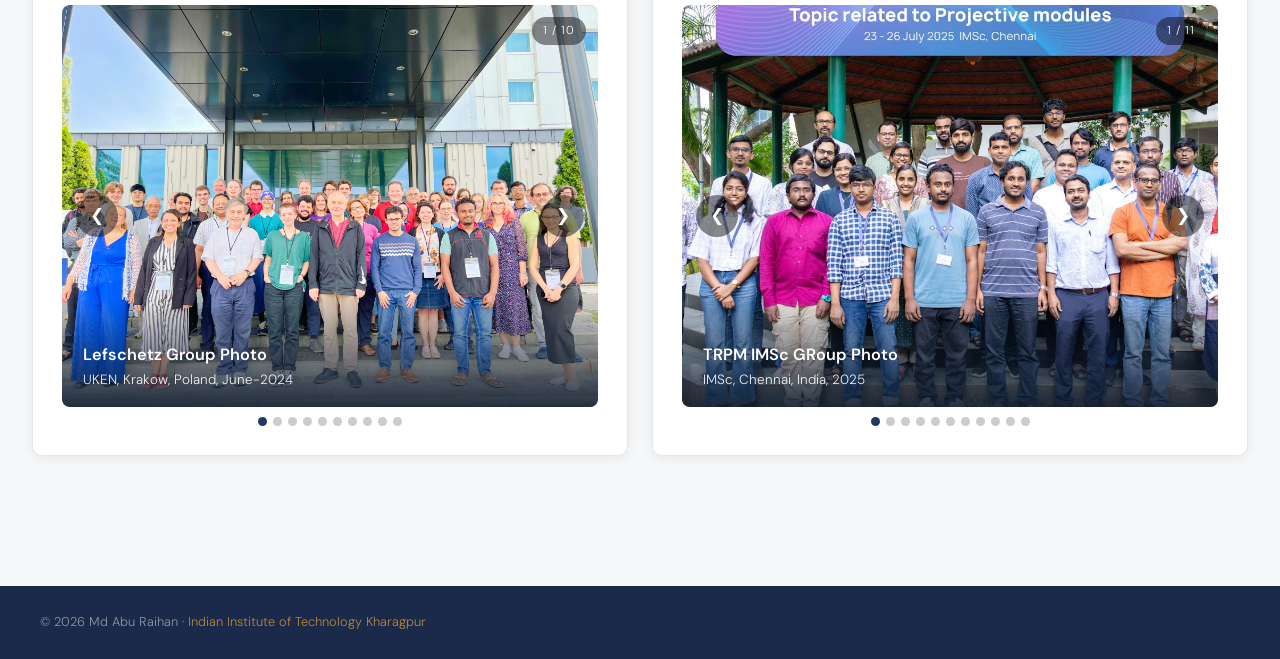
==== commit 33466870: "Update index.html" ====
--- a/index.html
+++ b/index.html
@@ -386,8 +386,8 @@
           <div class="slider-window">
             <div class="slider-track">
               <div class="slide">
-                <img src="TRPM_IMSC_Me.jpg" alt="Gallery 2 photo 1" loading="lazy" onerror="this.parentElement.classList.add('img-missing')">
-                <div class="slide-cap"><strong>At IMSc</strong><span>IMSc, Chennai, India, 2025</span></div>
+                <img src="IMSc_TRPM.jpg" alt="Gallery 2 photo 1" loading="lazy" onerror="this.parentElement.classList.add('img-missing')">
+                <div class="slide-cap"><strong>TRPM IMSc GRoup Photo</strong><span>IMSc, Chennai, India, 2025</span></div>
               </div>
 
               
